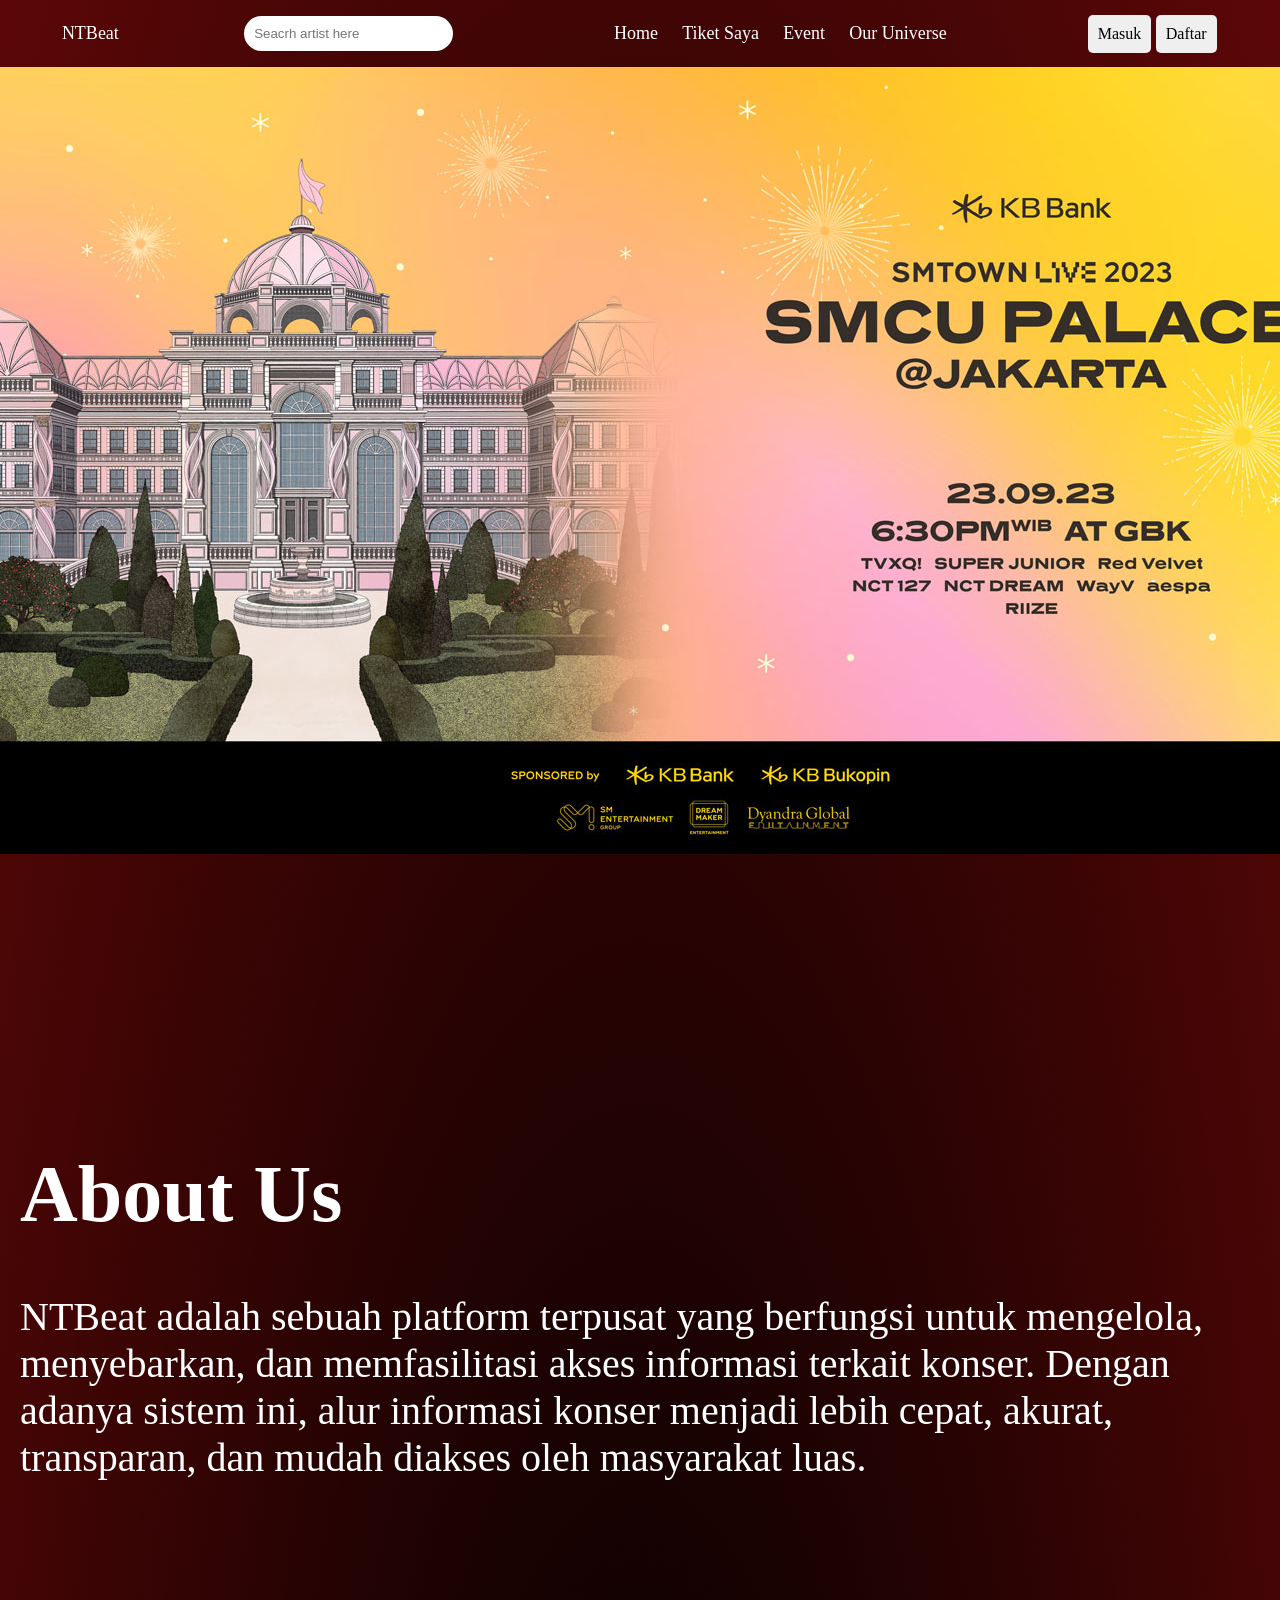
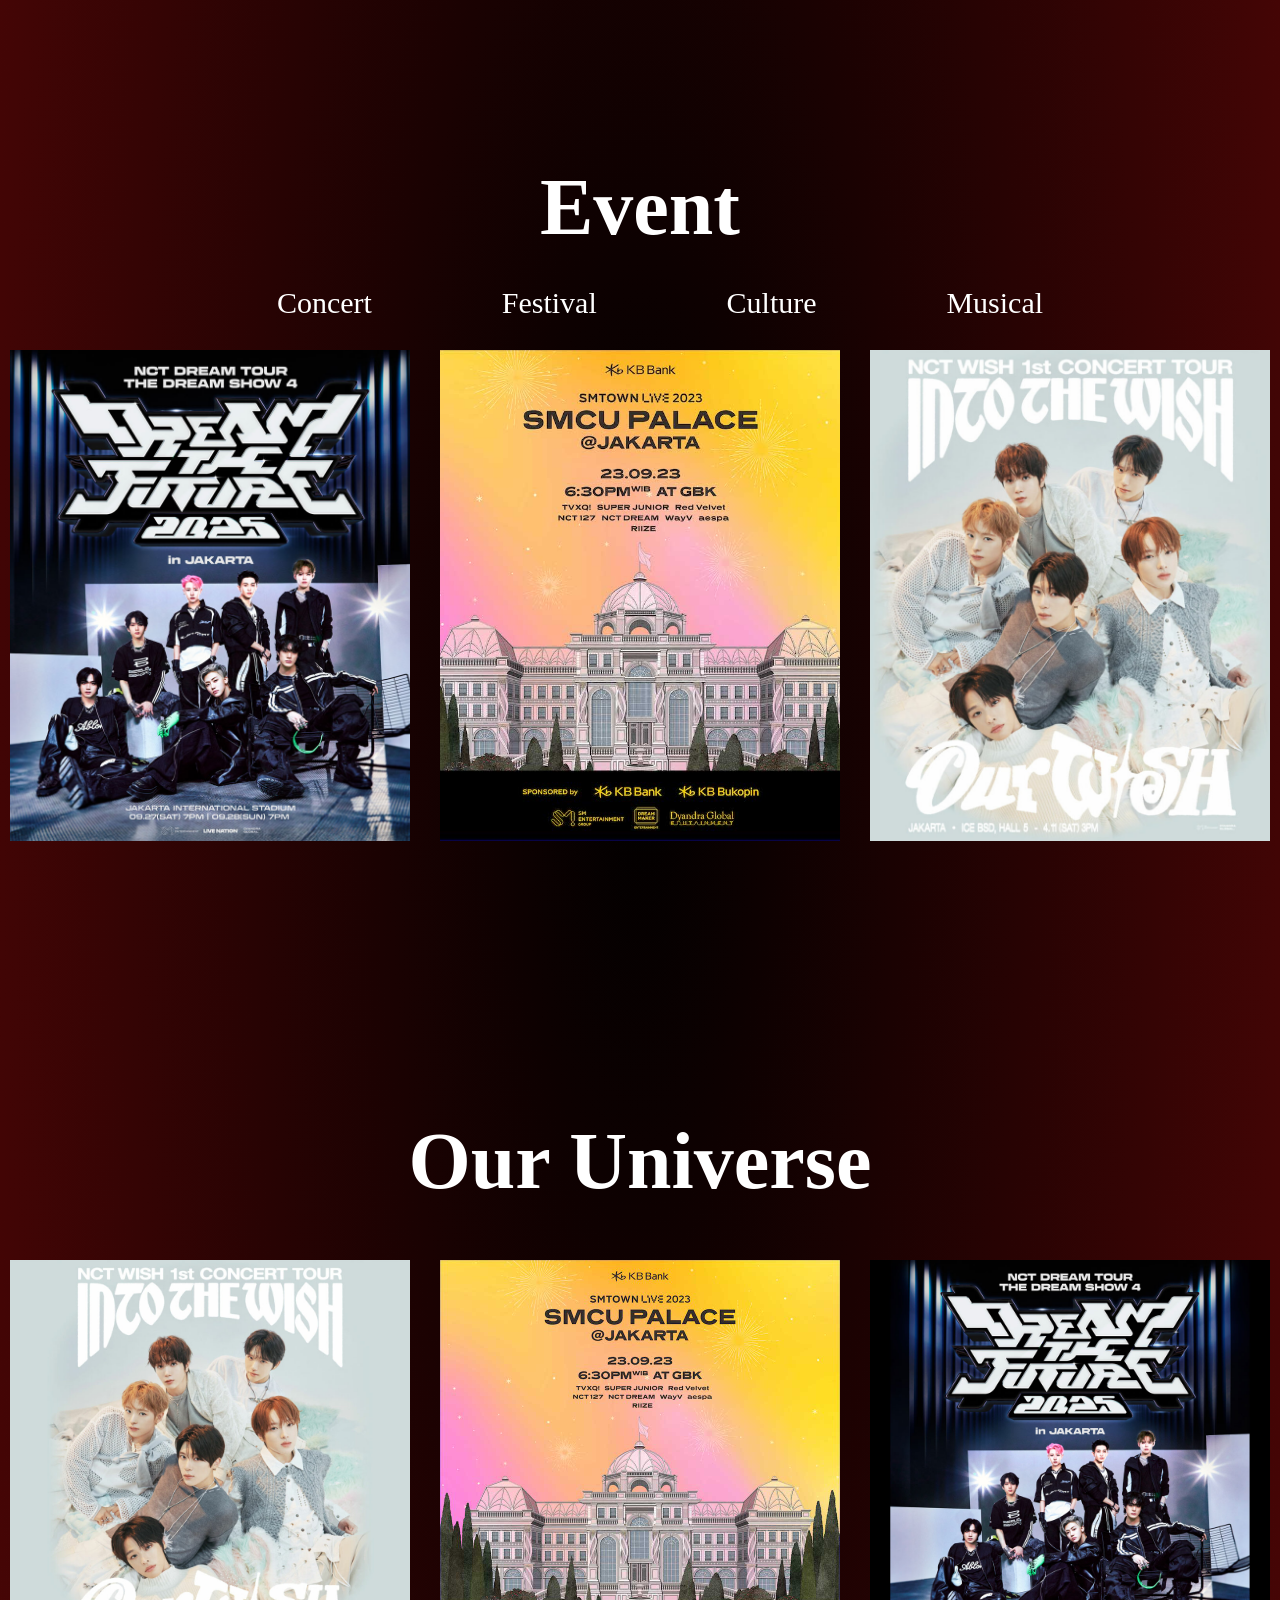
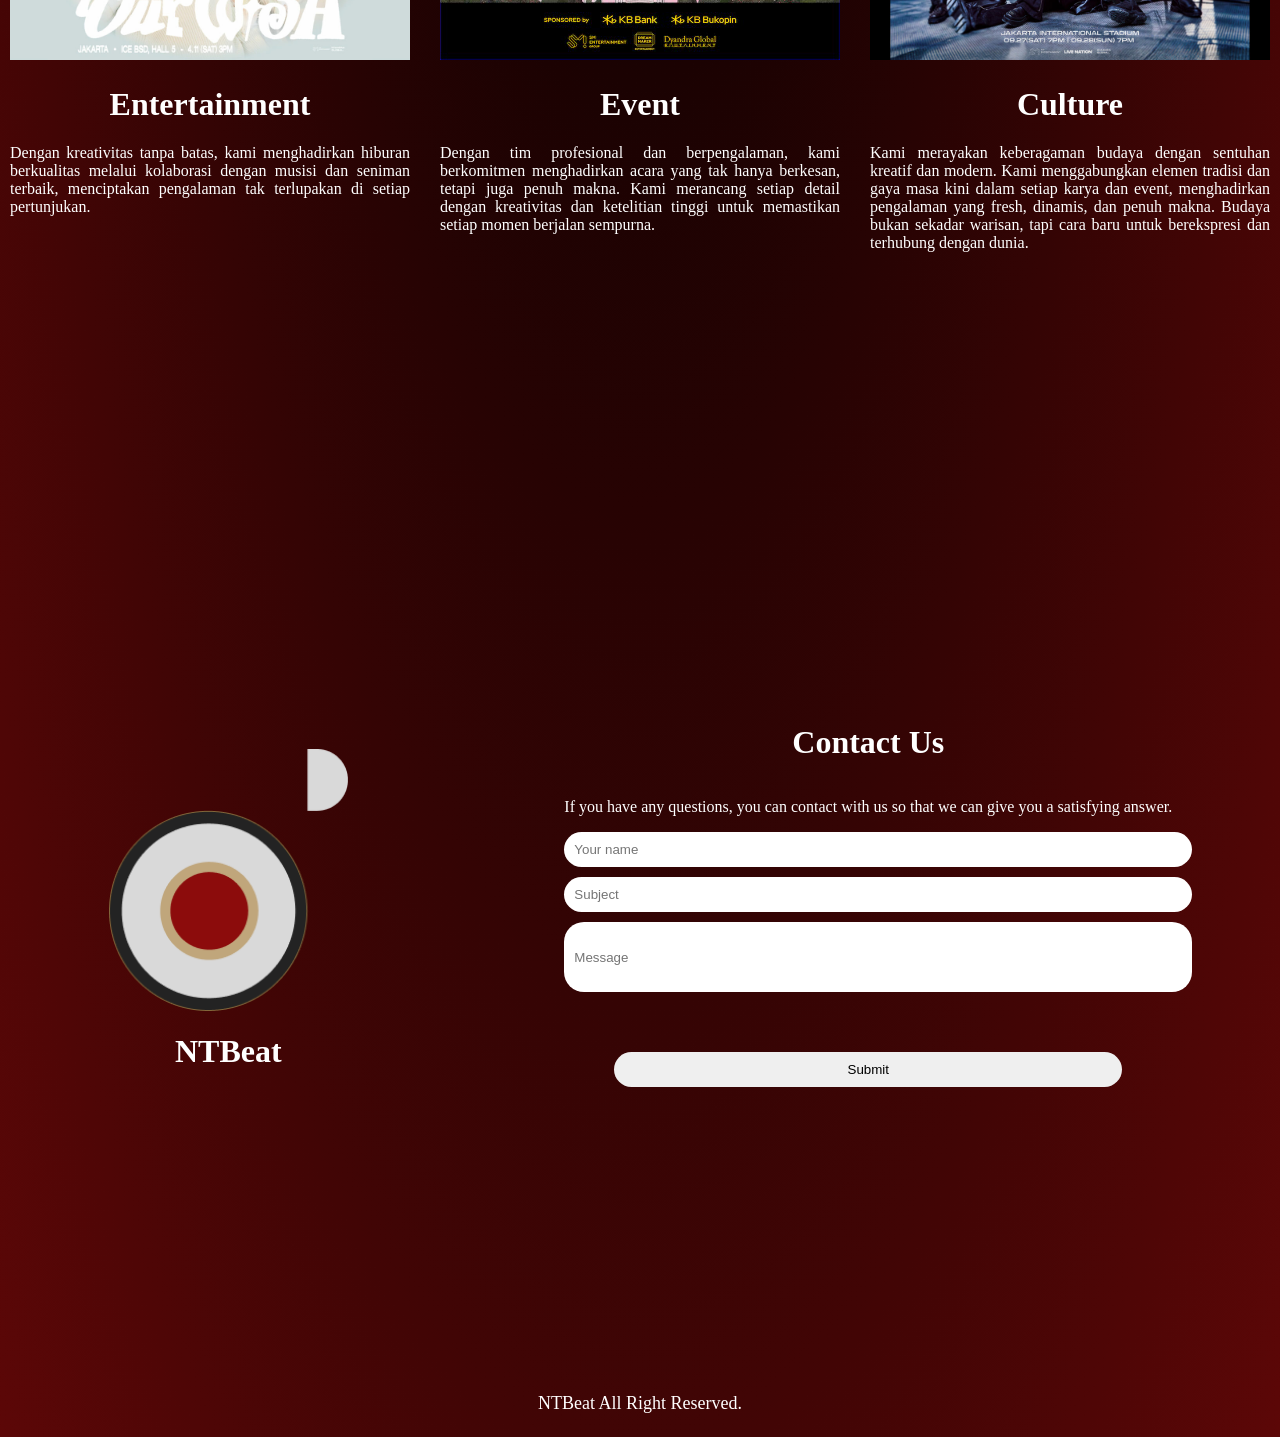
==== index.html @ 96612986 "landing page" ====
<!DOCTYPE html>
<html lang="en">
<head>
    <meta charset="UTF-8">
    <meta name="viewport" content="width=device-width, initial-scale=1.0">
    <title>NTBeat</title>
    <link rel="stylesheet" href="style.css">
</head>
<body>
    <!-- header -->
    <nav class="header">
        <div class="logo">NTBeat</div>
        <!-- search bar -->
        <div class="search">
            <input type="text" class="search-bar" placeholder="Seacrh artist here">
        </div>
        <ul class="shortcut">
            <li>Home</li>
            <li>Tiket Saya</li>
            <li>Event</li>
            <li>Our Universe</li>
        </ul>
        <div class="masuk">
            <button class="btn-masuk"> <a href="login.html">Masuk</a></button>
            <button class="btn-masuk"> <a href="signup.html">Daftar</a></button>
        </div>
    </nav>

    <!-- hero section -->
    <div>
        <img src="src/image/smcu-new.jpg" alt="">
    </div>

    <!-- abous us -->
    <div class="about-us">
        <div>
            <h1>About Us</h1>
            <p>NTBeat adalah sebuah platform terpusat yang berfungsi untuk mengelola, menyebarkan, dan memfasilitasi akses informasi terkait konser. Dengan adanya sistem ini, alur informasi konser menjadi lebih cepat, akurat, transparan, dan mudah diakses oleh masyarakat luas.</p>
        </div>
    </div>

    <!-- Event -->
    <div class="event">
        <div>
            <!-- nama event -->
             <div class="nama-event">
                 <h1>Event</h1>
             </div>
            <!-- kategori event -->
            <div class="list-event">
                <ul class="kategori-event">
                    <li>Concert</li>
                    <li>Festival</li>
                    <li>Culture</li>
                    <li>Musical</li>
                </ul>
            </div>
            <!-- Poster event -->
            <div class="poster">
                <div class="gambar-poster">
                    <img src="src/image/tds4.jpg" alt="">
                </div>
    
                <div class="gambar-poster">
                    <img src="src/image/smcu.jpg" alt="">
                </div>
    
                <div class="gambar-poster">
                    <img src="src/image/nct-wish.jpg" alt="">
                </div>
            </div>
        </div>
    </div>

    <br><br><br>
    <!-- our universe -->
    <div class="our-universe">
        <div class="title-our-universe">
            <h1>Our Universe</h1>
        </div>
        <!-- poster our universe -->
        <div class="universe-content">
            <div class="uni-list">
                <div>
                    <img src="src/image/nct-wish.jpg" alt="">
                </div>
                <div class="uni-text">
                    <h1>Entertainment</h1>
                    <p>Dengan kreativitas tanpa batas, kami menghadirkan hiburan berkualitas melalui kolaborasi dengan musisi dan seniman terbaik, menciptakan pengalaman tak terlupakan di setiap pertunjukan.</p>
                </div>
            </div>

            <div class="uni-list">
                <div>
                    <img src="src/image/smcu.jpg" alt="">
                </div>
                <div class="uni-text">
                    <h1>Event</h1>
                    <p>Dengan tim profesional dan berpengalaman, kami berkomitmen menghadirkan acara yang tak hanya berkesan, tetapi juga penuh makna. Kami merancang setiap detail dengan kreativitas dan ketelitian tinggi untuk memastikan setiap momen berjalan sempurna.</p>
                </div>
            </div>

            <div class="uni-list">
                <div>
                    <img src="src/image/tds4.jpg" alt="">
                </div>
                <div class="uni-text">
                    <h1>Culture</h1>
                    <p>Kami merayakan keberagaman budaya dengan sentuhan kreatif dan modern. Kami menggabungkan elemen tradisi dan gaya masa kini dalam setiap karya dan event, menghadirkan pengalaman yang fresh, dinamis, dan penuh makna. Budaya bukan sekadar warisan, tapi cara baru untuk berekspresi dan terhubung dengan dunia.</p>
                </div>
            </div>
        </div>
    </div>

    <br><br><br><br><br><br>

    <!-- contact us -->
    <div class="contact-us">
        <!-- bagian kiri -->
        <div class="contact-logo">
            <!-- logo ntbeat -->
            <div>
                <img src="src/image/logo.png" alt="">
            </div>
            <!-- tulisan ntbeat -->
            <div>
                <h1>NTBeat</h1>
            </div>
        </div>
        <!-- bagian kanan -->
        <div class="contact-message">
            <h1>Contact Us</h1>
            <p>If you have any questions, you can contact with us so that we can give you a satisfying answer.</p>
            <input type="text" class="message-box" placeholder="Your name">
            <input type="text" class="message-box" placeholder="Subject">
            <input type="text" class="message-box message-box2" placeholder="Message">
            <button class="btn-message">Submit</button>
        </div>
    </div>

    <!-- footer -->
    <nav class="footer">
        <!-- <ul class="shortcut">
            <li>NTBeat@gmail.com</li>
            <li>ntbeat.lombok</li>
        </ul> -->
        <p>NTBeat All Right Reserved.</p>
    </nav>
    
</body>
</html>
---- style.css ----
body {
    background: radial-gradient(black, rgb(92, 7, 7));
    margin: 0;
    padding: 0;
}

.header {
    display: flex;
    align-items: center;
    justify-content: space-around;
    margin: 5px;
    font-size: large;
    font-family: Georgia;
    font-weight: 500;
    color: white;
}

.shortcut {
    display: flex;
    width: 30%;
    align-items: center;
    list-style-type: none;
    justify-content: space-evenly;
    cursor: pointer;
}

.masuk {
    column-gap: 10px;
}

.btn-masuk a {
    text-decoration: none;
    color: black;
}

.masuk button {
    cursor: pointer;
    border-radius: 5px;
    padding: 10px;
    outline: none;
    border: none;
    font-size: medium;
    font-family: Georgia;
}

.logo {
    width: 20%;
    text-align: center;
    margin-left: -100px;
}

.about-us {
    display: flex;
    align-items: center;
    height: 100vh;
    font-size: 40px;
    color: white;
    padding-left: 20px;
}

.event {
    align-items: center;
    height: 100vh;
}

.nama-event {
    display: flex;
    justify-content: space-around;
    align-items: center;
    text-align: center;
    color: white;
    font-size: 40px;
    margin: -50px;
}

.kategori-event {
    display: flex;
    justify-content: space-around;
    list-style-type: none;
    color: white;
    width: 70%;
}

.list-event {
    align-items: center;
    display: flex;
    justify-content: space-around;
    font-size: 30px;
}

.poster {
    display: flex;
    justify-content: space-around;
    width: 100%;
    column-gap: 10px;
}

.gambar-poster {
    width: 400px;
    height: 491px;
}

.gambar-poster img {
    width: 100%;
    height: 100%;
    object-fit: cover;
}

.search {
    margin-left: -90px;
}

.search-bar {
    padding: 10px;
    border-radius: 20px;
    width: 100%;
    border-style: none;
    cursor: pointer;
}

.our-universe {
    height: 100vh;
}

.title-our-universe {
    color: white;
    display: flex;
    justify-content: space-around;
    align-items: center;
    text-align: center;
    font-size: 40px;
}

.universe-content {
    display: flex;
    justify-content: space-around;
    width: 100%;
    column-gap: 10px;
}

.uni-list {
    width: 400px;
    height: 491px;
}

.uni-list img {
    width: 100%;
    height: 100%;
    object-fit: cover;
}

.uni-text {
    color: white;
    text-align: justify;
}

.uni-text h1 {
    color: white;
    text-align: center;
}

.contact-us {
    height: 100vh;
    display: flex;
    justify-content: space-around;
    color: white;
    align-items: center;
}

.contact-logo {
    width: 241px;
    height: 258px;
    justify-content: center;
    align-items: center;
    display: flex;
    flex-direction: column;
    text-align: center;
}

.contact-logo img {
    width: 100%;
    height: 100%;
    object-fit: cover;
}

.contact-message {
    text-align: center;
    align-content: center;
    display: flex;
    flex-direction: column;
}

.message-box {
    padding: 10px;
    margin-bottom: 10px;
    border-radius: 20px;
    width: 100%;
    border-style: none;
    cursor: pointer;
}

.message-box2 {
    height: 50px;
    cursor: pointer;
}

.btn-message {
    padding: 10px;
    border-radius: 20px;
    margin: 50px;
    border-style: none;
    cursor: pointer;
}

.footer {
    display: flex;
    align-items: center;
    justify-content: space-around;
    margin: 5px;
    font-size: large;
    font-family: Georgia;
    font-weight: 500;
    color: white;
}

.login-in {
    display: flex;
    justify-content: space-around;
    align-items: center;
    padding: 100px;
    border-radius: 6px;
    column-gap: 50px;
}

.login-out {
    display: flex;
    height: 100vh;
    justify-content: space-around;
    align-items: center;
}

.login-right {
    color: white;
    align-items: center;
    flex-direction: column;
    text-align: center;
}

.login-box {
    padding: 10px;
    margin-bottom: 10px;
    border-radius: 20px;
    width: 100%;
    border-style: none;
    cursor: pointer;
}

.btn-login {
    padding: 10px;
    border-radius: 20px;
    border-style: none;
    cursor: pointer;
    width: 50%;
}

.login-nav {
    text-align: center;
}

.login-greet {
    text-align: center;
}

.login-left {
    text-align: center;
    color: white;
}

.login-right button {
    align-items: center;
}
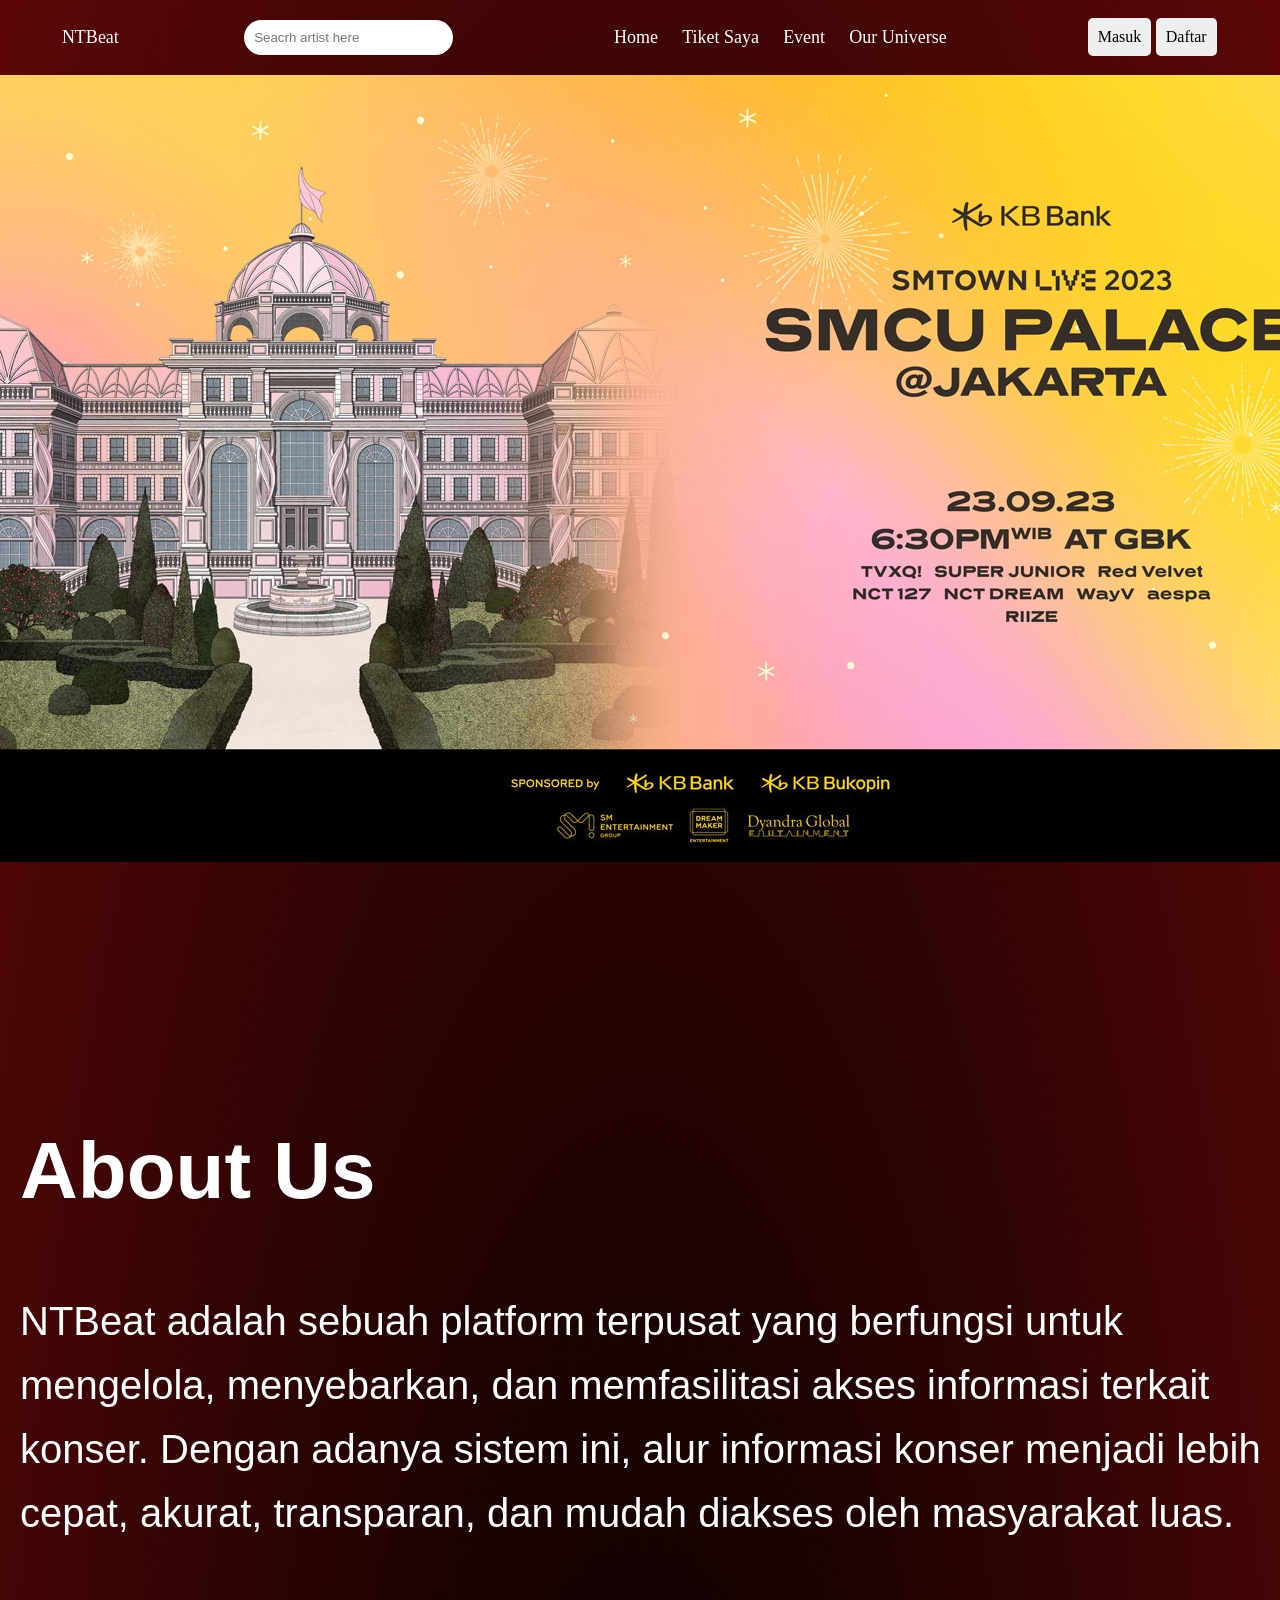
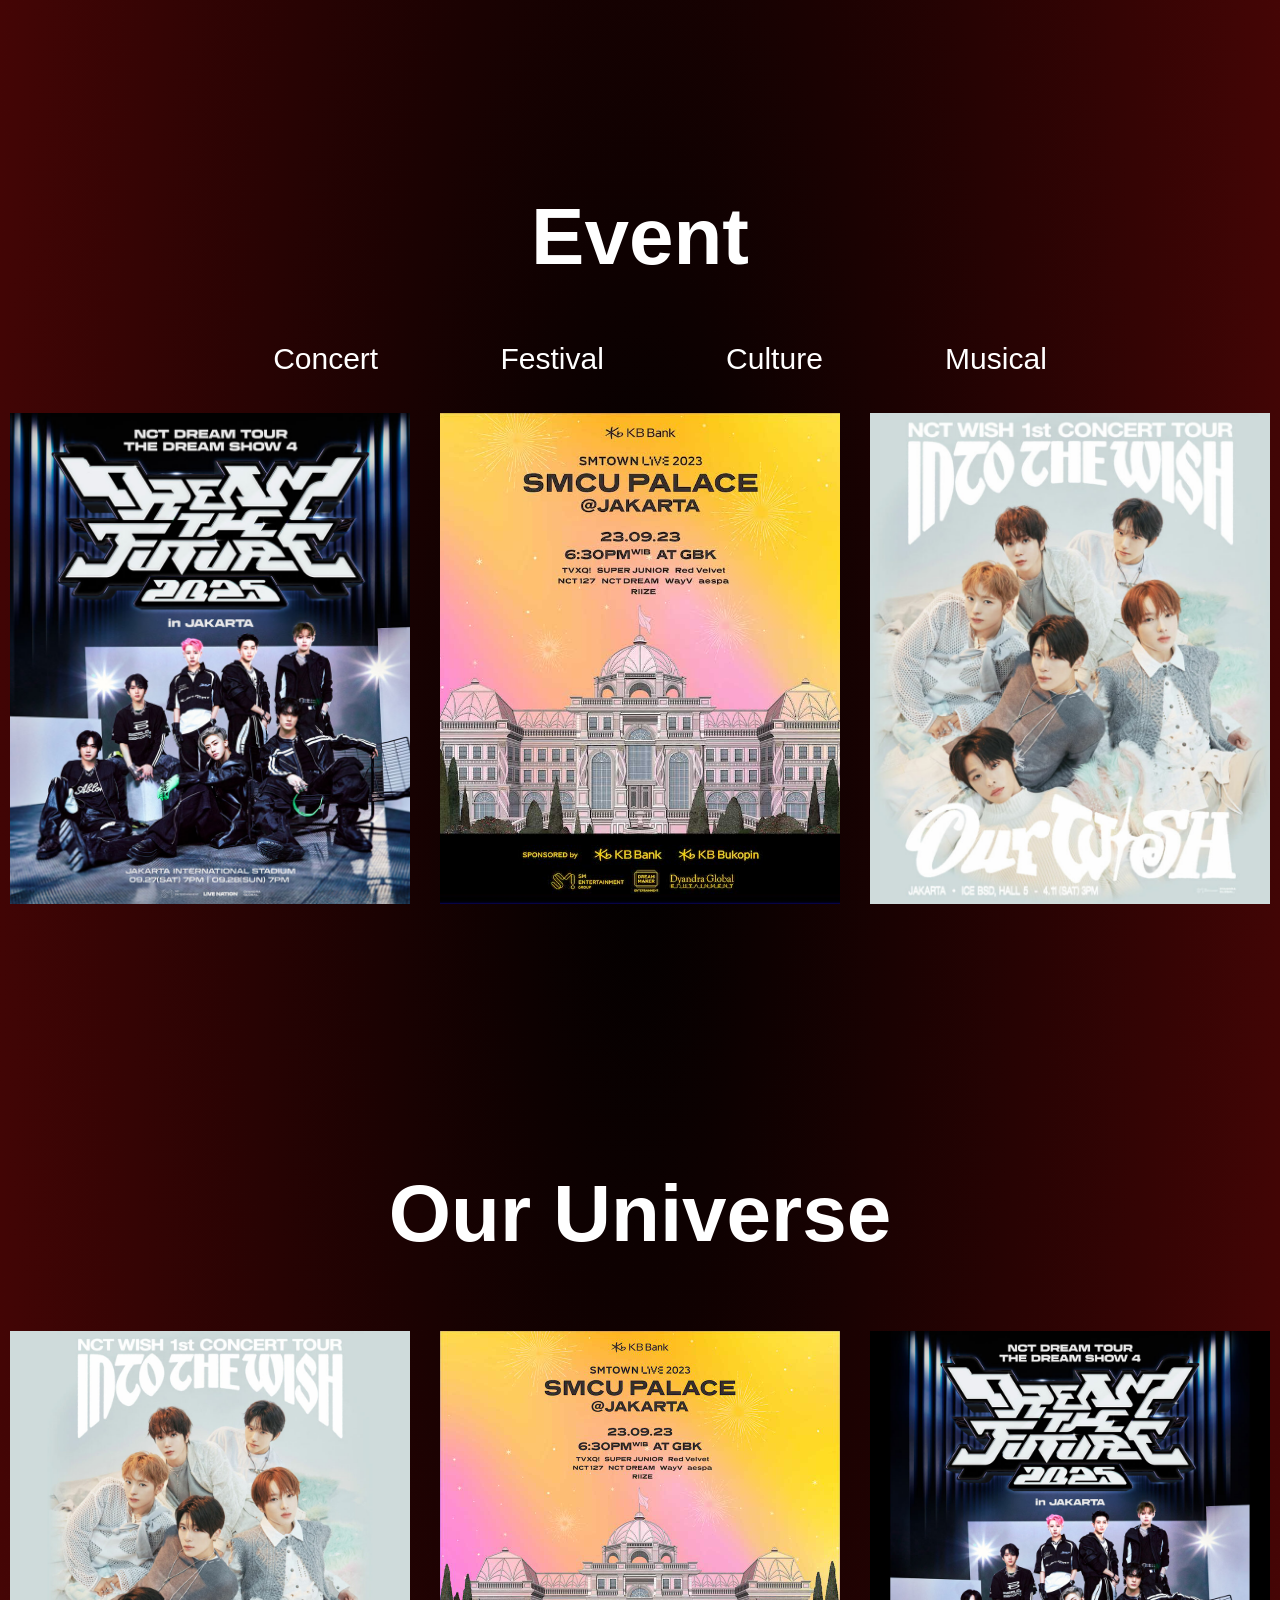
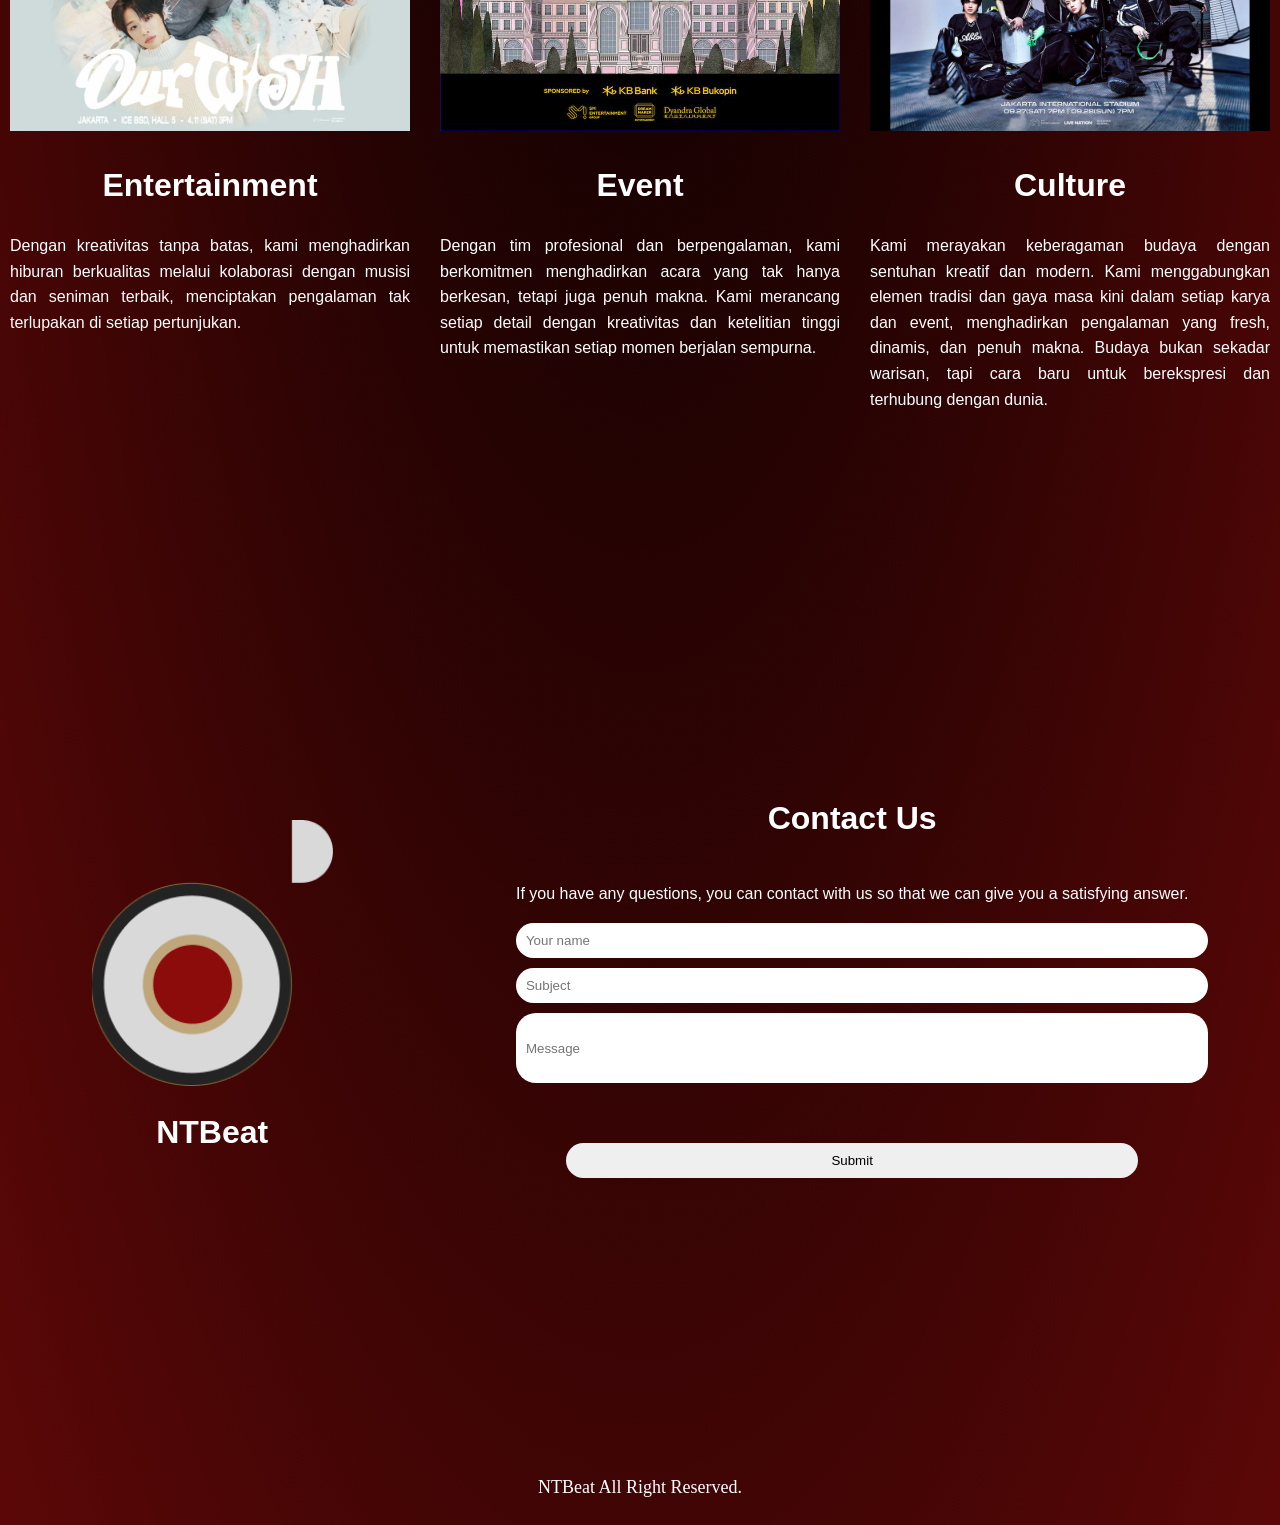
==== commit bd816854: "halaman web" ====
--- a/index.html
+++ b/index.html
@@ -4,7 +4,7 @@
     <meta charset="UTF-8">
     <meta name="viewport" content="width=device-width, initial-scale=1.0">
     <title>NTBeat</title>
-    <link rel="stylesheet" href="style.css">
+    <link rel="stylesheet" href="src/style/style.css">
 </head>
 <body>
     <!-- header -->
--- a/src/style/style.css
+++ b/src/style/style.css
@@ -0,0 +1,283 @@
+body {
+    background: radial-gradient(black, rgb(92, 7, 7));
+    margin: 0;
+    padding: 0;
+    font-family: 'Segoe UI', Tahoma, Geneva, Verdana, sans-serif;
+    line-height: 1.6;
+}
+
+.header {
+    display: flex;
+    align-items: center;
+    justify-content: space-around;
+    margin: 5px;
+    font-size: large;
+    font-family: Georgia;
+    font-weight: 500;
+    color: white;
+}
+
+.shortcut {
+    display: flex;
+    width: 30%;
+    align-items: center;
+    list-style-type: none;
+    justify-content: space-evenly;
+    cursor: pointer;
+}
+
+.masuk {
+    column-gap: 10px;
+}
+
+.btn-masuk a {
+    text-decoration: none;
+    color: black;
+}
+
+.masuk button {
+    cursor: pointer;
+    border-radius: 5px;
+    padding: 10px;
+    outline: none;
+    border: none;
+    font-size: medium;
+    font-family: Georgia;
+}
+
+.logo {
+    width: 20%;
+    text-align: center;
+    margin-left: -100px;
+}
+
+.about-us {
+    display: flex;
+    align-items: center;
+    height: 100vh;
+    font-size: 40px;
+    color: white;
+    padding-left: 20px;
+}
+
+.event {
+    align-items: center;
+    height: 100vh;
+}
+
+.nama-event {
+    display: flex;
+    justify-content: space-around;
+    align-items: center;
+    text-align: center;
+    color: white;
+    font-size: 40px;
+    margin: -50px;
+}
+
+.kategori-event {
+    display: flex;
+    justify-content: space-around;
+    list-style-type: none;
+    color: white;
+    width: 70%;
+}
+
+.list-event {
+    align-items: center;
+    display: flex;
+    justify-content: space-around;
+    font-size: 30px;
+}
+
+.poster {
+    display: flex;
+    justify-content: space-around;
+    width: 100%;
+    column-gap: 10px;
+}
+
+.gambar-poster {
+    width: 400px;
+    height: 491px;
+}
+
+.gambar-poster img {
+    width: 100%;
+    height: 100%;
+    object-fit: cover;
+}
+
+.search {
+    margin-left: -90px;
+}
+
+.search-bar {
+    padding: 10px;
+    border-radius: 20px;
+    width: 100%;
+    border-style: none;
+    cursor: pointer;
+}
+
+.our-universe {
+    height: 100vh;
+}
+
+.title-our-universe {
+    color: white;
+    display: flex;
+    justify-content: space-around;
+    align-items: center;
+    text-align: center;
+    font-size: 40px;
+}
+
+.universe-content {
+    display: flex;
+    justify-content: space-around;
+    width: 100%;
+    column-gap: 10px;
+}
+
+.uni-list {
+    width: 400px;
+    height: 491px;
+}
+
+.uni-list img {
+    width: 100%;
+    height: 100%;
+    object-fit: cover;
+}
+
+.uni-text {
+    color: white;
+    text-align: justify;
+}
+
+.uni-text h1 {
+    color: white;
+    text-align: center;
+}
+
+.contact-us {
+    height: 100vh;
+    display: flex;
+    justify-content: space-around;
+    color: white;
+    align-items: center;
+}
+
+.contact-logo {
+    width: 241px;
+    height: 258px;
+    justify-content: center;
+    align-items: center;
+    display: flex;
+    flex-direction: column;
+    text-align: center;
+}
+
+.contact-logo img {
+    width: 100%;
+    height: 100%;
+    object-fit: cover;
+}
+
+.contact-message {
+    text-align: center;
+    align-content: center;
+    display: flex;
+    flex-direction: column;
+}
+
+.message-box {
+    padding: 10px;
+    margin-bottom: 10px;
+    border-radius: 20px;
+    width: 100%;
+    border-style: none;
+    cursor: pointer;
+}
+
+.message-box2 {
+    height: 50px;
+    cursor: pointer;
+}
+
+.btn-message {
+    padding: 10px;
+    border-radius: 20px;
+    margin: 50px;
+    border-style: none;
+    cursor: pointer;
+}
+
+.footer {
+    display: flex;
+    align-items: center;
+    justify-content: space-around;
+    margin: 5px;
+    font-size: large;
+    font-family: Georgia;
+    font-weight: 500;
+    color: white;
+}
+
+.login-in {
+    display: flex;
+    justify-content: space-around;
+    align-items: center;
+    padding: 100px;
+    border-radius: 6px;
+    column-gap: 50px;
+}
+
+.login-out {
+    display: flex;
+    height: 100vh;
+    justify-content: space-around;
+    align-items: center;
+}
+
+.login-right {
+    color: white;
+    align-items: center;
+    flex-direction: column;
+    text-align: center;
+}
+
+.login-box {
+    padding: 10px;
+    margin-bottom: 10px;
+    border-radius: 20px;
+    width: 100%;
+    border-style: none;
+    cursor: pointer;
+}
+
+.btn-login {
+    padding: 10px;
+    border-radius: 20px;
+    border-style: none;
+    cursor: pointer;
+    width: 50%;
+}
+
+.login-nav {
+    text-align: center;
+}
+
+.login-greet {
+    text-align: center;
+}
+
+.login-left {
+    text-align: center;
+    color: white;
+}
+
+.login-right button {
+    align-items: center;
+}
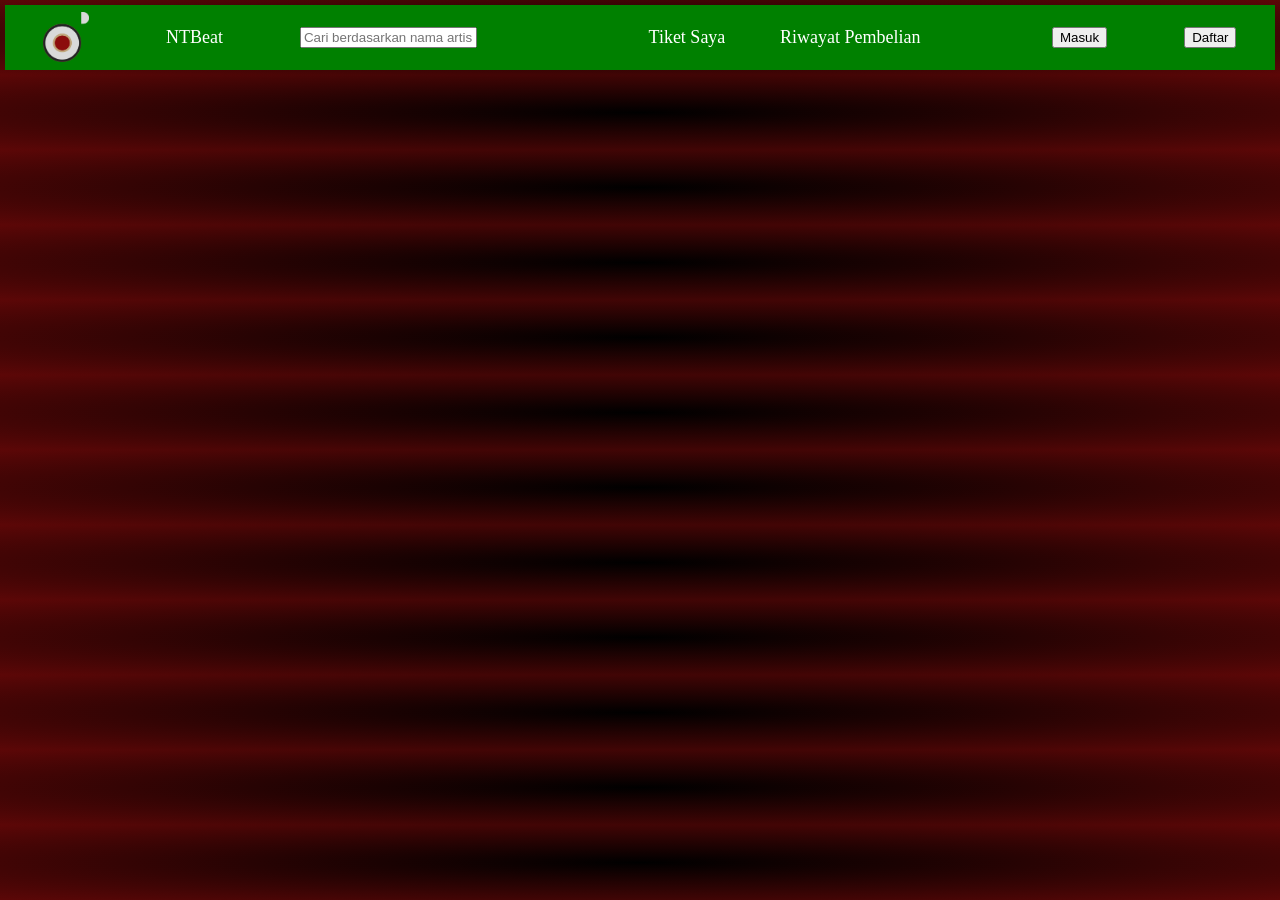
==== commit 5e37fe56: "index" ====
--- a/index.html
+++ b/index.html
@@ -4,148 +4,22 @@
     <meta charset="UTF-8">
     <meta name="viewport" content="width=device-width, initial-scale=1.0">
     <title>NTBeat</title>
-    <link rel="stylesheet" href="src/style/style.css">
+    <link rel="stylesheet" href="assets/style/style.css">
 </head>
 <body>
-    <!-- header -->
     <nav class="header">
-        <div class="logo">NTBeat</div>
-        <!-- search bar -->
-        <div class="search">
-            <input type="text" class="search-bar" placeholder="Seacrh artist here">
-        </div>
+        <img src="assets/img/logo.png" alt="">
+        <label for="">NTBeat</label>
+
+        <input type="text" placeholder="Cari berdasarkan nama artis">
+
         <ul class="shortcut">
-            <li>Home</li>
             <li>Tiket Saya</li>
-            <li>Event</li>
-            <li>Our Universe</li>
+            <li>Riwayat Pembelian</li>
         </ul>
-        <div class="masuk">
-            <button class="btn-masuk"> <a href="login.html">Masuk</a></button>
-            <button class="btn-masuk"> <a href="signup.html">Daftar</a></button>
-        </div>
+
+        <button>Masuk</button>
+        <button>Daftar</button>
     </nav>
-
-    <!-- hero section -->
-    <div>
-        <img src="src/image/smcu-new.jpg" alt="">
-    </div>
-
-    <!-- abous us -->
-    <div class="about-us">
-        <div>
-            <h1>About Us</h1>
-            <p>NTBeat adalah sebuah platform terpusat yang berfungsi untuk mengelola, menyebarkan, dan memfasilitasi akses informasi terkait konser. Dengan adanya sistem ini, alur informasi konser menjadi lebih cepat, akurat, transparan, dan mudah diakses oleh masyarakat luas.</p>
-        </div>
-    </div>
-
-    <!-- Event -->
-    <div class="event">
-        <div>
-            <!-- nama event -->
-             <div class="nama-event">
-                 <h1>Event</h1>
-             </div>
-            <!-- kategori event -->
-            <div class="list-event">
-                <ul class="kategori-event">
-                    <li>Concert</li>
-                    <li>Festival</li>
-                    <li>Culture</li>
-                    <li>Musical</li>
-                </ul>
-            </div>
-            <!-- Poster event -->
-            <div class="poster">
-                <div class="gambar-poster">
-                    <img src="src/image/tds4.jpg" alt="">
-                </div>
-    
-                <div class="gambar-poster">
-                    <img src="src/image/smcu.jpg" alt="">
-                </div>
-    
-                <div class="gambar-poster">
-                    <img src="src/image/nct-wish.jpg" alt="">
-                </div>
-            </div>
-        </div>
-    </div>
-
-    <br><br><br>
-    <!-- our universe -->
-    <div class="our-universe">
-        <div class="title-our-universe">
-            <h1>Our Universe</h1>
-        </div>
-        <!-- poster our universe -->
-        <div class="universe-content">
-            <div class="uni-list">
-                <div>
-                    <img src="src/image/nct-wish.jpg" alt="">
-                </div>
-                <div class="uni-text">
-                    <h1>Entertainment</h1>
-                    <p>Dengan kreativitas tanpa batas, kami menghadirkan hiburan berkualitas melalui kolaborasi dengan musisi dan seniman terbaik, menciptakan pengalaman tak terlupakan di setiap pertunjukan.</p>
-                </div>
-            </div>
-
-            <div class="uni-list">
-                <div>
-                    <img src="src/image/smcu.jpg" alt="">
-                </div>
-                <div class="uni-text">
-                    <h1>Event</h1>
-                    <p>Dengan tim profesional dan berpengalaman, kami berkomitmen menghadirkan acara yang tak hanya berkesan, tetapi juga penuh makna. Kami merancang setiap detail dengan kreativitas dan ketelitian tinggi untuk memastikan setiap momen berjalan sempurna.</p>
-                </div>
-            </div>
-
-            <div class="uni-list">
-                <div>
-                    <img src="src/image/tds4.jpg" alt="">
-                </div>
-                <div class="uni-text">
-                    <h1>Culture</h1>
-                    <p>Kami merayakan keberagaman budaya dengan sentuhan kreatif dan modern. Kami menggabungkan elemen tradisi dan gaya masa kini dalam setiap karya dan event, menghadirkan pengalaman yang fresh, dinamis, dan penuh makna. Budaya bukan sekadar warisan, tapi cara baru untuk berekspresi dan terhubung dengan dunia.</p>
-                </div>
-            </div>
-        </div>
-    </div>
-
-    <br><br><br><br><br><br>
-
-    <!-- contact us -->
-    <div class="contact-us">
-        <!-- bagian kiri -->
-        <div class="contact-logo">
-            <!-- logo ntbeat -->
-            <div>
-                <img src="src/image/logo.png" alt="">
-            </div>
-            <!-- tulisan ntbeat -->
-            <div>
-                <h1>NTBeat</h1>
-            </div>
-        </div>
-        <!-- bagian kanan -->
-        <div class="contact-message">
-            <h1>Contact Us</h1>
-            <p>If you have any questions, you can contact with us so that we can give you a satisfying answer.</p>
-            <input type="text" class="message-box" placeholder="Your name">
-            <input type="text" class="message-box" placeholder="Subject">
-            <input type="text" class="message-box message-box2" placeholder="Message">
-            <button class="btn-message">Submit</button>
-        </div>
-    </div>
-
-    <!-- footer -->
-    <nav class="footer">
-        <!-- <ul class="shortcut">
-            <li>NTBeat@gmail.com</li>
-            <li>ntbeat.lombok</li>
-        </ul> -->
-        <p>NTBeat All Right Reserved.</p>
-    </nav>
-    
 </body>
 </html>
--- a/assets/style/style.css
+++ b/assets/style/style.css
@@ -0,0 +1,288 @@
+body {
+    background: radial-gradient(black, rgb(92, 7, 7));
+    margin: 0;
+    padding: 0;
+    font-family: 'Segoe UI', Tahoma, Geneva, Verdana, sans-serif;
+    line-height: 1.6;
+}
+
+.header {
+    display: flex;
+    align-items: center;
+    justify-content: space-around;
+    margin: 5px;
+    font-size: large;
+    font-family: Georgia;
+    font-weight: 500;
+    color: white;
+    background-color: green;
+}
+
+.header img {
+    height: 50px;
+}
+
+.shortcut {
+    display: flex;
+    width: 30%;
+    align-items: center;
+    list-style-type: none;
+    justify-content: space-evenly;
+    cursor: pointer;
+}
+
+.masuk {
+    column-gap: 10px;
+}
+
+.btn-masuk a {
+    text-decoration: none;
+    color: black;
+}
+
+.masuk button {
+    cursor: pointer;
+    border-radius: 5px;
+    padding: 10px;
+    outline: none;
+    border: none;
+    font-size: medium;
+    font-family: Georgia;
+}
+
+.logo {
+    width: 20%;
+    text-align: center;
+    margin-left: -100px;
+}
+
+.about-us {
+    display: flex;
+    align-items: center;
+    height: 100vh;
+    font-size: 40px;
+    color: white;
+    padding-left: 20px;
+}
+
+.event {
+    align-items: center;
+    height: 100vh;
+}
+
+.nama-event {
+    display: flex;
+    justify-content: space-around;
+    align-items: center;
+    text-align: center;
+    color: white;
+    font-size: 40px;
+    margin: -50px;
+}
+
+.kategori-event {
+    display: flex;
+    justify-content: space-around;
+    list-style-type: none;
+    color: white;
+    width: 70%;
+}
+
+.list-event {
+    align-items: center;
+    display: flex;
+    justify-content: space-around;
+    font-size: 30px;
+}
+
+.poster {
+    display: flex;
+    justify-content: space-around;
+    width: 100%;
+    column-gap: 10px;
+}
+
+.gambar-poster {
+    width: 400px;
+    height: 491px;
+}
+
+.gambar-poster img {
+    width: 100%;
+    height: 100%;
+    object-fit: cover;
+}
+
+.search {
+    margin-left: -90px;
+}
+
+.search-bar {
+    padding: 10px;
+    border-radius: 20px;
+    width: 100%;
+    border-style: none;
+    cursor: pointer;
+}
+
+.our-universe {
+    height: 100vh;
+}
+
+.title-our-universe {
+    color: white;
+    display: flex;
+    justify-content: space-around;
+    align-items: center;
+    text-align: center;
+    font-size: 40px;
+}
+
+.universe-content {
+    display: flex;
+    justify-content: space-around;
+    width: 100%;
+    column-gap: 10px;
+}
+
+.uni-list {
+    width: 400px;
+    height: 491px;
+}
+
+.uni-list img {
+    width: 100%;
+    height: 100%;
+    object-fit: cover;
+}
+
+.uni-text {
+    color: white;
+    text-align: justify;
+}
+
+.uni-text h1 {
+    color: white;
+    text-align: center;
+}
+
+.contact-us {
+    height: 100vh;
+    display: flex;
+    justify-content: space-around;
+    color: white;
+    align-items: center;
+}
+
+.contact-logo {
+    width: 241px;
+    height: 258px;
+    justify-content: center;
+    align-items: center;
+    display: flex;
+    flex-direction: column;
+    text-align: center;
+}
+
+.contact-logo img {
+    width: 100%;
+    height: 100%;
+    object-fit: cover;
+}
+
+.contact-message {
+    text-align: center;
+    align-content: center;
+    display: flex;
+    flex-direction: column;
+}
+
+.message-box {
+    padding: 10px;
+    margin-bottom: 10px;
+    border-radius: 20px;
+    width: 100%;
+    border-style: none;
+    cursor: pointer;
+}
+
+.message-box2 {
+    height: 50px;
+    cursor: pointer;
+}
+
+.btn-message {
+    padding: 10px;
+    border-radius: 20px;
+    margin: 50px;
+    border-style: none;
+    cursor: pointer;
+}
+
+.footer {
+    display: flex;
+    align-items: center;
+    justify-content: space-around;
+    margin: 5px;
+    font-size: large;
+    font-family: Georgia;
+    font-weight: 500;
+    color: white;
+}
+
+.login-in {
+    display: flex;
+    justify-content: space-around;
+    align-items: center;
+    padding: 100px;
+    border-radius: 6px;
+    column-gap: 50px;
+}
+
+.login-out {
+    display: flex;
+    height: 100vh;
+    justify-content: space-around;
+    align-items: center;
+}
+
+.login-right {
+    color: white;
+    align-items: center;
+    flex-direction: column;
+    text-align: center;
+}
+
+.login-box {
+    padding: 10px;
+    margin-bottom: 10px;
+    border-radius: 20px;
+    width: 100%;
+    border-style: none;
+    cursor: pointer;
+}
+
+.btn-login {
+    padding: 10px;
+    border-radius: 20px;
+    border-style: none;
+    cursor: pointer;
+    width: 50%;
+}
+
+.login-nav {
+    text-align: center;
+}
+
+.login-greet {
+    text-align: center;
+}
+
+.login-left {
+    text-align: center;
+    color: white;
+}
+
+.login-right button {
+    align-items: center;
+}
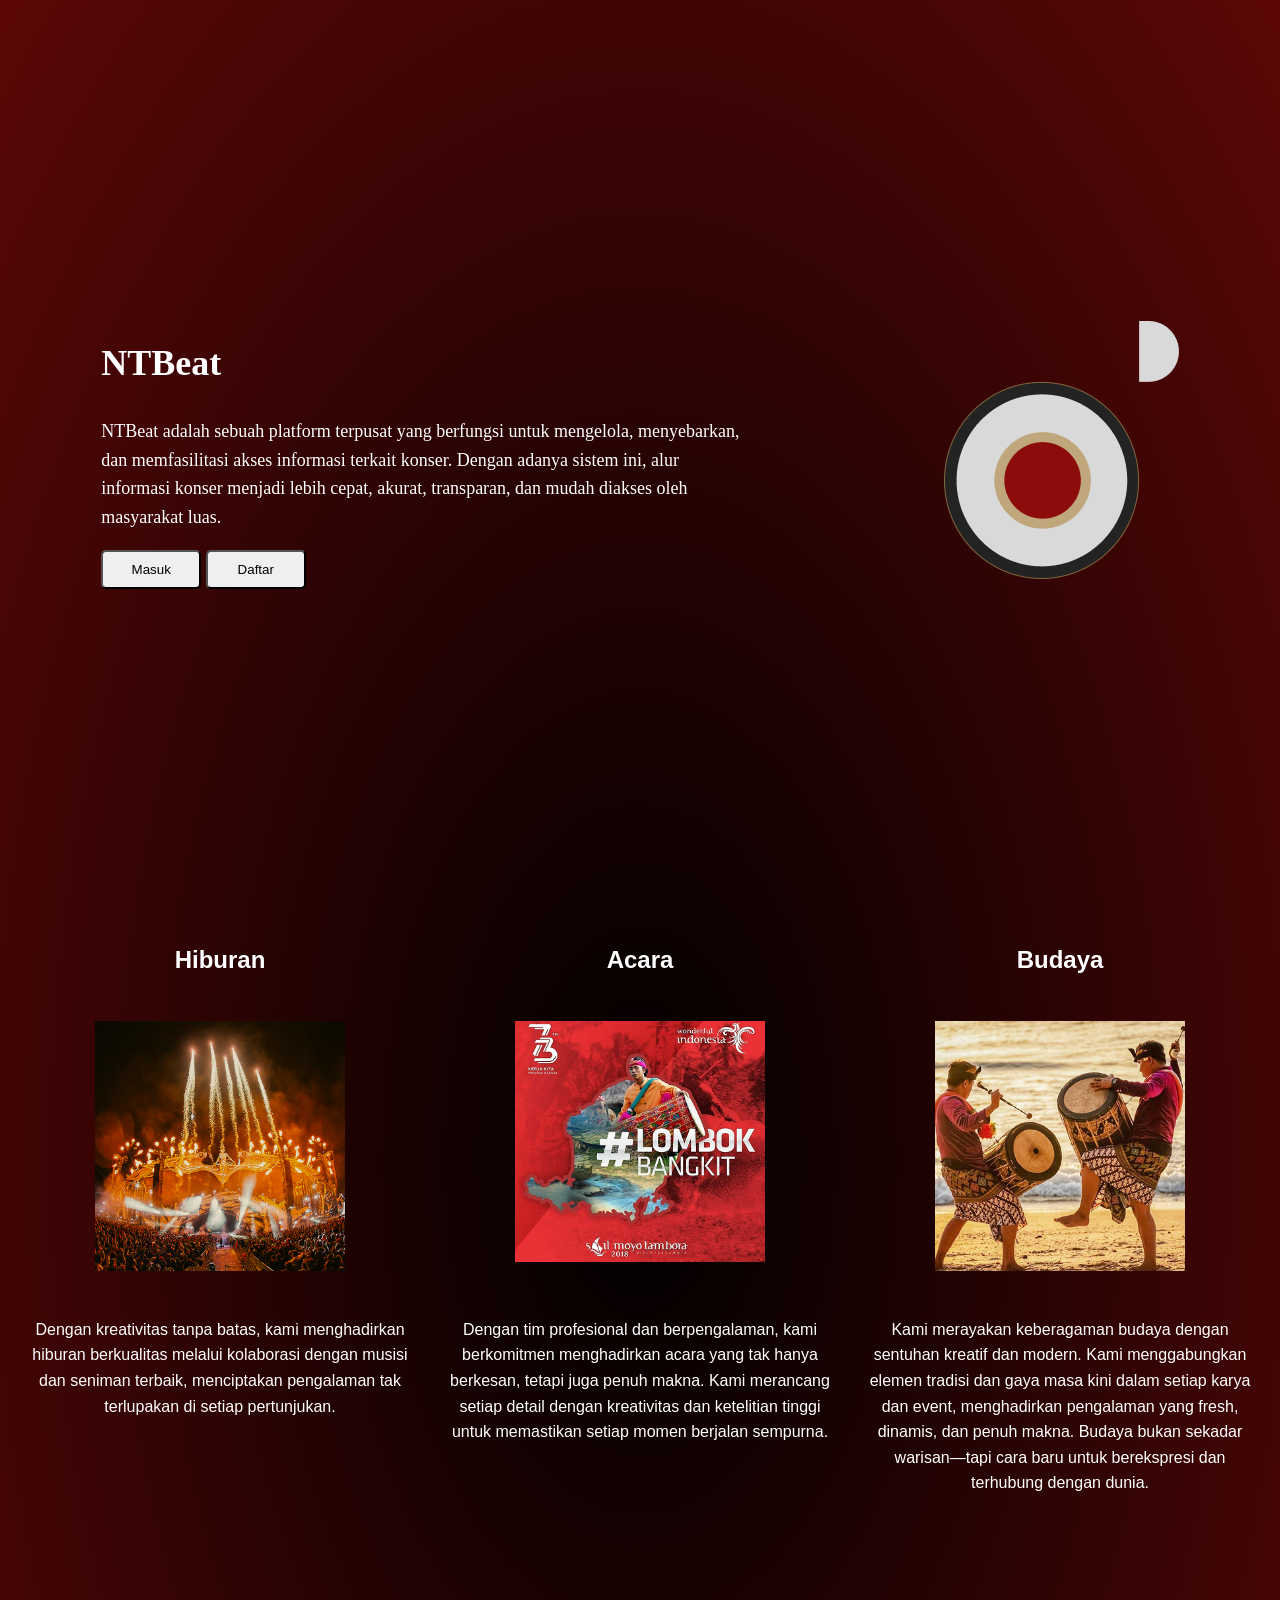
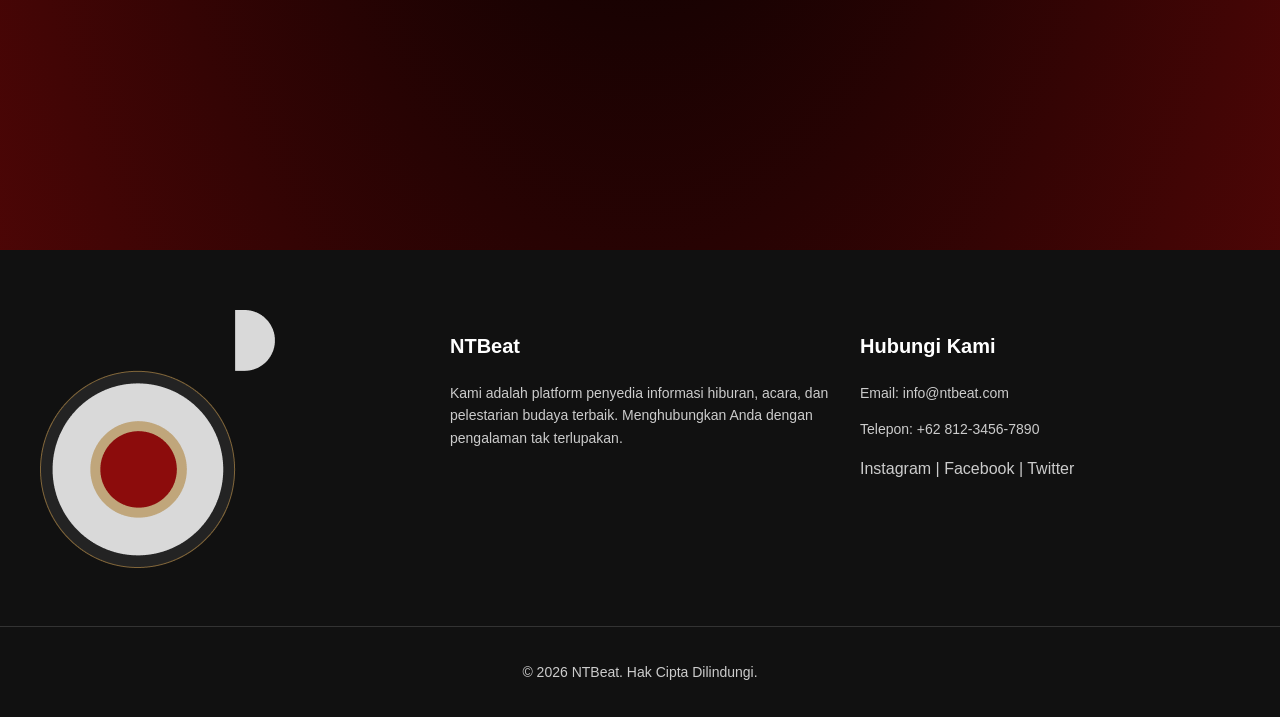
==== commit b9e1aad1: "landing page" ====
--- a/index.html
+++ b/index.html
@@ -7,19 +7,83 @@
     <link rel="stylesheet" href="assets/style/style.css">
 </head>
 <body>
-    <nav class="header">
-        <img src="assets/img/logo.png" alt="">
-        <label for="">NTBeat</label>
+    <header class="header">
+        <!-- bagian kiri -->
+        <div class="header-kiri">
+            <h1>NTBeat</h1>
+            <p>NTBeat adalah sebuah platform terpusat yang berfungsi untuk mengelola, menyebarkan, dan memfasilitasi akses informasi terkait konser. Dengan adanya sistem ini, alur informasi konser menjadi lebih cepat, akurat, transparan, dan mudah diakses oleh masyarakat luas.</p>
+            <button class="btn btn-masuk">Masuk</button>
+            <button class="btn btn-daftar">Daftar</button>
+        </div>
+        <!-- bagian kanan -->
+        <div class="header-kanan">
+            <img src="assets/img/logo.png" alt="">
+        </div>
+    </header>
 
-        <input type="text" placeholder="Cari berdasarkan nama artis">
+    <main class="main">
+        <table class="tabel-acara">
+            <thead>
+                <tr>
+                    <th class="t-head"><h2>Hiburan</h2></th>
+                    <th class="t-head"><h2>Acara</h2></th>
+                    <th class="t-head"><h2>Budaya</h2></th>
+                </tr>
+            </thead>
 
-        <ul class="shortcut">
-            <li>Tiket Saya</li>
-            <li>Riwayat Pembelian</li>
-        </ul>
+            <tbody>
+                <tr>
+                    <td class="t-data"><img src="assets/img/hiburan.png" alt="" class="img-acara"></td>
+                    <td class="t-data"><img src="assets/img/acara.png" alt="" class="img-acara"></td>
+                    <td class="t-data"><img src="assets/img/budaya.png" alt="" class="img-acara"></td>
+                </tr>
+                <tr>
+                    <td class="t-data">
+                        <p>
+                            Dengan kreativitas tanpa batas, kami menghadirkan hiburan berkualitas melalui kolaborasi dengan musisi dan seniman terbaik, menciptakan pengalaman tak terlupakan di setiap pertunjukan.
+                        </p>
+                    </td>
+                    <td class="t-data">
+                        <p>
+                            Dengan tim profesional dan berpengalaman, kami berkomitmen menghadirkan acara yang tak hanya berkesan, tetapi juga penuh makna. Kami merancang setiap detail dengan kreativitas dan ketelitian tinggi untuk memastikan setiap momen berjalan sempurna.
+                        </p>
+                    </td>
+                    <td class="t-data">
+                        <p>
+                            Kami merayakan keberagaman budaya dengan sentuhan kreatif dan modern. Kami menggabungkan elemen tradisi dan gaya masa kini dalam setiap karya dan event, menghadirkan pengalaman yang fresh, dinamis, dan penuh makna. Budaya bukan sekadar warisan—tapi cara baru untuk berekspresi dan terhubung dengan dunia.
+                        </p>
+                    </td>
+                </tr>
+            </tbody>
+        </table>
+    </main>
 
-        <button>Masuk</button>
-        <button>Daftar</button>
-    </nav>
+    <footer class="footer-website">
+        <div class="footer-container">
+            <div class="footer-kolom">
+                <img src="assets/img/logo.png" alt="">
+            </div>
+            
+            <div class="footer-kolom">
+                <h3>NTBeat</h3>
+                <p>Kami adalah platform penyedia informasi hiburan, acara, dan pelestarian budaya terbaik. Menghubungkan Anda dengan pengalaman tak terlupakan.</p>
+            </div>
+
+            <div class="footer-kolom">
+                <h3>Hubungi Kami</h3>
+                <p>Email: info@ntbeat.com</p>
+                <p>Telepon: +62 812-3456-7890</p>
+                <div class="footer-sosmed">
+                    <a href="#">Instagram</a> | 
+                    <a href="#">Facebook</a> | 
+                    <a href="#">Twitter</a>
+                </div>
+            </div>
+        </div>
+
+        <div class="footer-bottom">
+            <p>&copy; 2026 NTBeat. Hak Cipta Dilindungi.</p>
+        </div>
+    </footer>
 </body>
 </html>
--- a/assets/style/style.css
+++ b/assets/style/style.css
@@ -4,285 +4,145 @@
     padding: 0;
     font-family: 'Segoe UI', Tahoma, Geneva, Verdana, sans-serif;
     line-height: 1.6;
+    color: white;
 }
 
 .header {
     display: flex;
     align-items: center;
     justify-content: space-around;
-    margin: 5px;
     font-size: large;
     font-family: Georgia;
     font-weight: 500;
-    color: white;
-    background-color: green;
-}
-
-.header img {
-    height: 50px;
-}
-
-.shortcut {
-    display: flex;
-    width: 30%;
-    align-items: center;
-    list-style-type: none;
-    justify-content: space-evenly;
-    cursor: pointer;
-}
-
-.masuk {
-    column-gap: 10px;
-}
-
-.btn-masuk a {
-    text-decoration: none;
-    color: black;
-}
-
-.masuk button {
-    cursor: pointer;
-    border-radius: 5px;
-    padding: 10px;
-    outline: none;
-    border: none;
-    font-size: medium;
-    font-family: Georgia;
-}
-
-.logo {
-    width: 20%;
-    text-align: center;
-    margin-left: -100px;
-}
-
-.about-us {
-    display: flex;
-    align-items: center;
-    height: 100vh;
-    font-size: 40px;
-    color: white;
-    padding-left: 20px;
-}
-
-.event {
-    align-items: center;
     height: 100vh;
 }
 
-.nama-event {
-    display: flex;
-    justify-content: space-around;
-    align-items: center;
-    text-align: center;
-    color: white;
-    font-size: 40px;
-    margin: -50px;
+.header-kiri {
+    width: 50%;
 }
 
-.kategori-event {
-    display: flex;
-    justify-content: space-around;
-    list-style-type: none;
-    color: white;
-    width: 70%;
-}
-
-.list-event {
-    align-items: center;
-    display: flex;
-    justify-content: space-around;
-    font-size: 30px;
-}
-
-.poster {
-    display: flex;
-    justify-content: space-around;
-    width: 100%;
-    column-gap: 10px;
-}
-
-.gambar-poster {
-    width: 400px;
-    height: 491px;
-}
-
-.gambar-poster img {
-    width: 100%;
-    height: 100%;
+.header-kanan {
+    height: 258px;
+    width: 235px;
     object-fit: cover;
 }
 
-.search {
-    margin-left: -90px;
+.btn {
+    border-radius: 5px;
+    padding: 10px;
 }
 
-.search-bar {
-    padding: 10px;
-    border-radius: 20px;
-    width: 100%;
-    border-style: none;
-    cursor: pointer;
+.btn-masuk {
+    width: 100px;
 }
 
-.our-universe {
-    height: 100vh;
+.btn-daftar {
+    width: 100px;
 }
 
-.title-our-universe {
-    color: white;
+.main {
+    height: 100vh;
     display: flex;
-    justify-content: space-around;
+    flex-direction: column;
     align-items: center;
-    text-align: center;
-    font-size: 40px;
 }
 
-.universe-content {
-    display: flex;
-    justify-content: space-around;
-    width: 100%;
-    column-gap: 10px;
-}
-
-.uni-list {
-    width: 400px;
-    height: 491px;
-}
-
-.uni-list img {
-    width: 100%;
-    height: 100%;
+.img-acara {
+    width: 250px;
+    height: 250px;
     object-fit: cover;
 }
 
-.uni-text {
-    color: white;
-    text-align: justify;
+.t-data {
+    text-align: center;
+    vertical-align: top;
 }
 
-.uni-text h1 {
-    color: white;
-    text-align: center;
+.tabel-acara {
+    width: 100%;
+    table-layout: fixed;
+    border-spacing: 20px;
 }
 
-.contact-us {
-    height: 100vh;
-    display: flex;
-    justify-content: space-around;
-    color: white;
-    align-items: center;
+.footer-website {
+    background-color: #111111;
+    color: #cccccc;
+    padding: 60px 0 20px 0;
+    margin-top: 50px;
+    font-family: Arial, sans-serif;
 }
 
-.contact-logo {
-    width: 241px;
-    height: 258px;
-    justify-content: center;
-    align-items: center;
+
+.footer-container {
+    max-width: 1200px;
+    margin: 0 auto;
     display: flex;
-    flex-direction: column;
-    text-align: center;
+    flex-wrap: wrap;
+    justify-content: space-between;
+    padding: 0 20px;
+    gap: 30px;
 }
 
-.contact-logo img {
-    width: 100%;
-    height: 100%;
+.footer-kolom {
+    flex: 1;
+    min-width: 250px;
+}
+
+.footer-kolom img {
+    width: 235px;
+    height: 258px;
     object-fit: cover;
 }
 
-.contact-message {
-    text-align: center;
-    align-content: center;
-    display: flex;
-    flex-direction: column;
+.footer-kolom h3 {
+    color: #ffffff;
+    font-size: 20px;
+    margin-bottom: 20px;
 }
 
-.message-box {
-    padding: 10px;
-    margin-bottom: 10px;
-    border-radius: 20px;
-    width: 100%;
-    border-style: none;
-    cursor: pointer;
+.footer-kolom p {
+    line-height: 1.6;
+    font-size: 14px;
 }
 
-.message-box2 {
-    height: 50px;
-    cursor: pointer;
+.footer-links {
+    list-style: none; 
+    padding: 0;
+    margin: 0;
 }
 
-.btn-message {
-    padding: 10px;
-    border-radius: 20px;
-    margin: 50px;
-    border-style: none;
-    cursor: pointer;
+.footer-links li {
+    margin-bottom: 12px;
 }
 
-.footer {
-    display: flex;
-    align-items: center;
-    justify-content: space-around;
-    margin: 5px;
-    font-size: large;
-    font-family: Georgia;
-    font-weight: 500;
-    color: white;
+.footer-links a {
+    color: #cccccc;
+    text-decoration: none; 
+    transition: color 0.3s ease; 
 }
 
-.login-in {
-    display: flex;
-    justify-content: space-around;
-    align-items: center;
-    padding: 100px;
-    border-radius: 6px;
-    column-gap: 50px;
+.footer-links a:hover {
+    color: #ffffff;
 }
 
-.login-out {
-    display: flex;
-    height: 100vh;
-    justify-content: space-around;
-    align-items: center;
+.footer-sosmed {
+    margin-top: 15px;
 }
 
-.login-right {
-    color: white;
-    align-items: center;
-    flex-direction: column;
-    text-align: center;
+.footer-sosmed a {
+    color: #cccccc;
+    text-decoration: none;
+    transition: color 0.3s ease;
 }
 
-.login-box {
-    padding: 10px;
-    margin-bottom: 10px;
-    border-radius: 20px;
-    width: 100%;
-    border-style: none;
-    cursor: pointer;
+.footer-sosmed a:hover {
+    color: #ffffff;
 }
 
-.btn-login {
-    padding: 10px;
-    border-radius: 20px;
-    border-style: none;
-    cursor: pointer;
-    width: 50%;
-}
-
-.login-nav {
-    text-align: center;
-}
-
-.login-greet {
-    text-align: center;
-}
-
-.login-left {
-    text-align: center;
-    color: white;
-}
-
-.login-right button {
-    align-items: center;
+.footer-bottom {
+    text-align: center; 
+    margin-top: 50px;
+    padding-top: 20px;
+    border-top: 1px solid #333333;
+    font-size: 14px;
 }
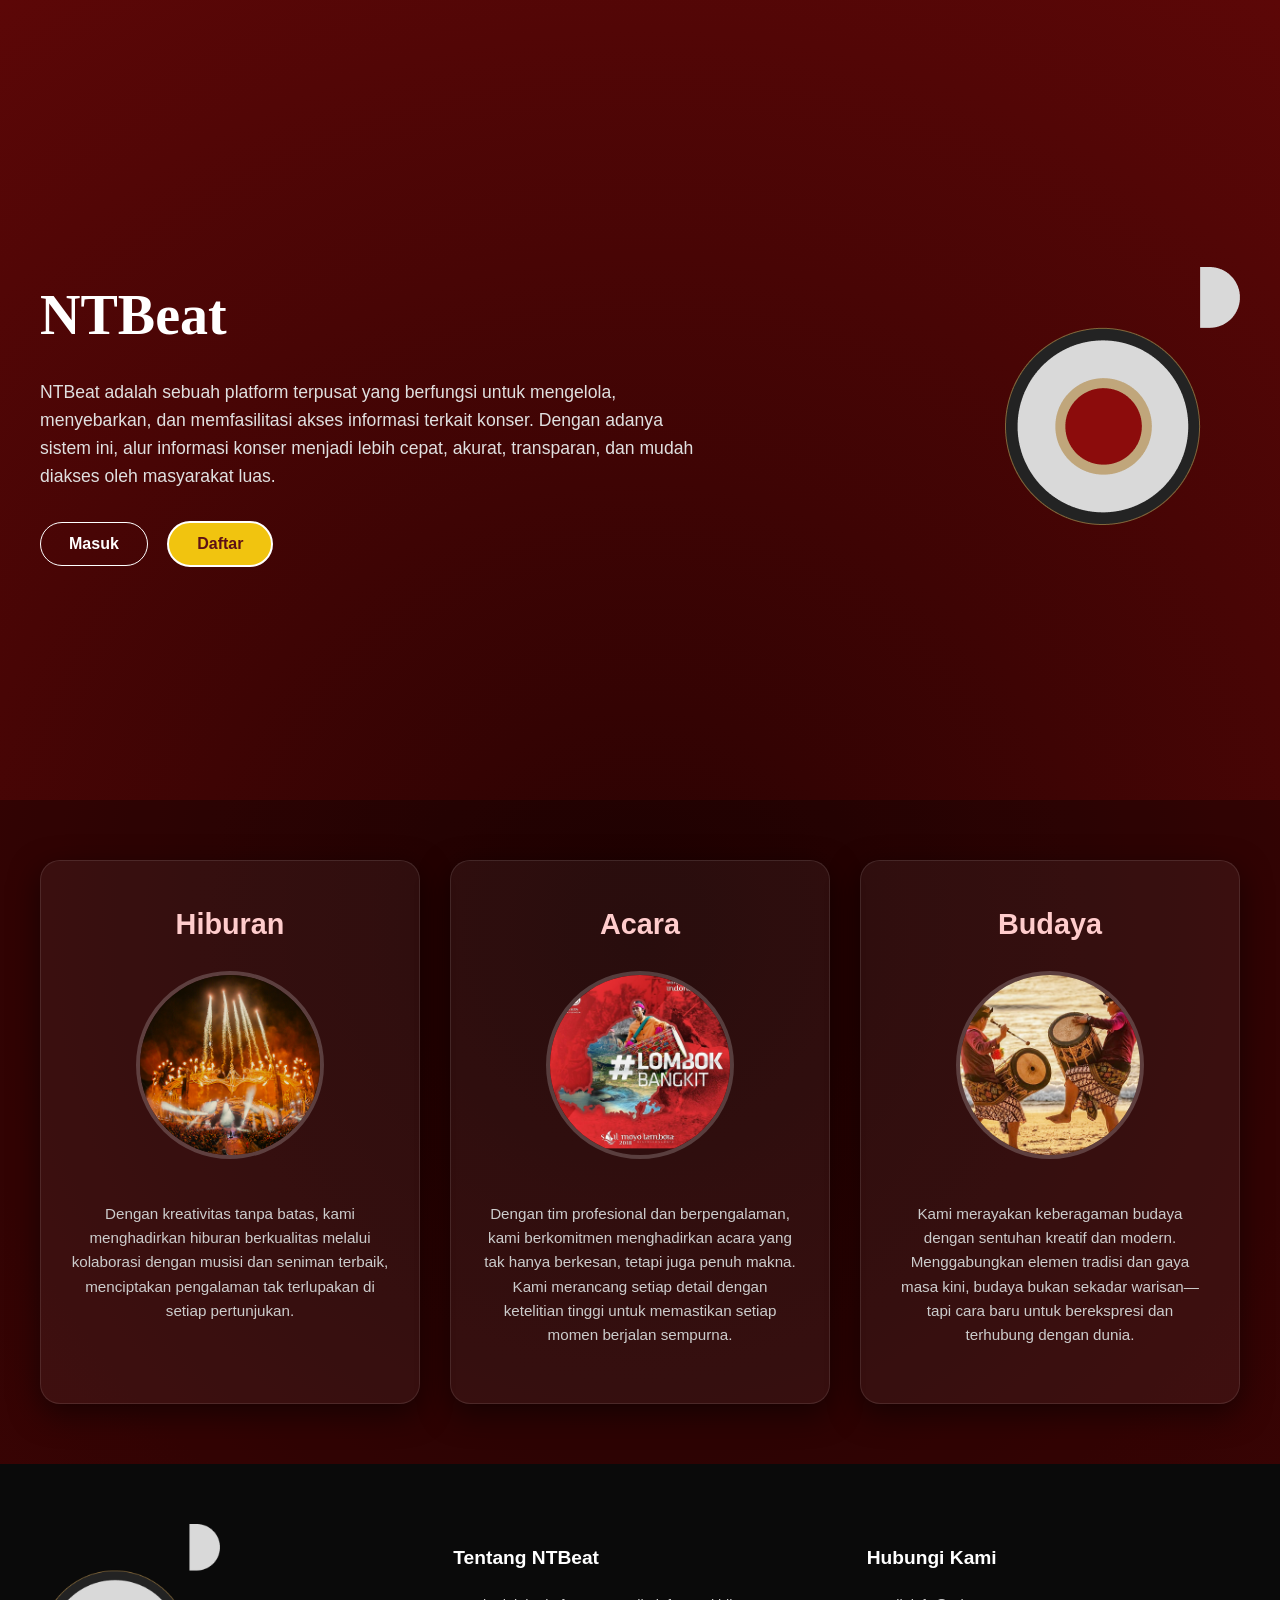
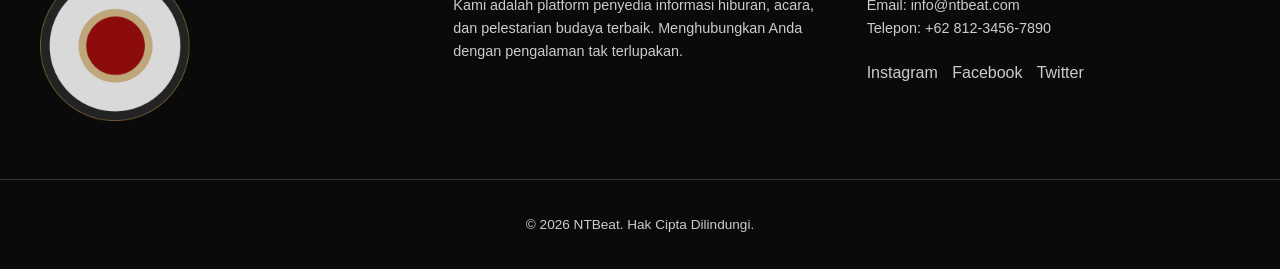
==== commit ee821699: "perbaiki index" ====
--- a/index.html
+++ b/index.html
@@ -8,74 +8,57 @@
 </head>
 <body>
     <header class="header">
-        <!-- bagian kiri -->
         <div class="header-kiri">
             <h1>NTBeat</h1>
             <p>NTBeat adalah sebuah platform terpusat yang berfungsi untuk mengelola, menyebarkan, dan memfasilitasi akses informasi terkait konser. Dengan adanya sistem ini, alur informasi konser menjadi lebih cepat, akurat, transparan, dan mudah diakses oleh masyarakat luas.</p>
             <button class="btn btn-masuk">Masuk</button>
             <button class="btn btn-daftar">Daftar</button>
         </div>
-        <!-- bagian kanan -->
         <div class="header-kanan">
-            <img src="assets/img/logo.png" alt="">
+            <img src="assets/img/logo.png" alt="Logo NTBeat">
         </div>
     </header>
 
     <main class="main">
-        <table class="tabel-acara">
-            <thead>
-                <tr>
-                    <th class="t-head"><h2>Hiburan</h2></th>
-                    <th class="t-head"><h2>Acara</h2></th>
-                    <th class="t-head"><h2>Budaya</h2></th>
-                </tr>
-            </thead>
+        <div class="features-container">
+            <div class="feature-card">
+                <h2>Hiburan</h2>
+                <img src="assets/img/hiburan.png" alt="Hiburan" class="img-acara">
+                <p>Dengan kreativitas tanpa batas, kami menghadirkan hiburan berkualitas melalui kolaborasi dengan musisi dan seniman terbaik, menciptakan pengalaman tak terlupakan di setiap pertunjukan.</p>
+            </div>
 
-            <tbody>
-                <tr>
-                    <td class="t-data"><img src="assets/img/hiburan.png" alt="" class="img-acara"></td>
-                    <td class="t-data"><img src="assets/img/acara.png" alt="" class="img-acara"></td>
-                    <td class="t-data"><img src="assets/img/budaya.png" alt="" class="img-acara"></td>
-                </tr>
-                <tr>
-                    <td class="t-data">
-                        <p>
-                            Dengan kreativitas tanpa batas, kami menghadirkan hiburan berkualitas melalui kolaborasi dengan musisi dan seniman terbaik, menciptakan pengalaman tak terlupakan di setiap pertunjukan.
-                        </p>
-                    </td>
-                    <td class="t-data">
-                        <p>
-                            Dengan tim profesional dan berpengalaman, kami berkomitmen menghadirkan acara yang tak hanya berkesan, tetapi juga penuh makna. Kami merancang setiap detail dengan kreativitas dan ketelitian tinggi untuk memastikan setiap momen berjalan sempurna.
-                        </p>
-                    </td>
-                    <td class="t-data">
-                        <p>
-                            Kami merayakan keberagaman budaya dengan sentuhan kreatif dan modern. Kami menggabungkan elemen tradisi dan gaya masa kini dalam setiap karya dan event, menghadirkan pengalaman yang fresh, dinamis, dan penuh makna. Budaya bukan sekadar warisan—tapi cara baru untuk berekspresi dan terhubung dengan dunia.
-                        </p>
-                    </td>
-                </tr>
-            </tbody>
-        </table>
+            <div class="feature-card">
+                <h2>Acara</h2>
+                <img src="assets/img/acara.png" alt="Acara" class="img-acara">
+                <p>Dengan tim profesional dan berpengalaman, kami berkomitmen menghadirkan acara yang tak hanya berkesan, tetapi juga penuh makna. Kami merancang setiap detail dengan ketelitian tinggi untuk memastikan setiap momen berjalan sempurna.</p>
+            </div>
+
+            <div class="feature-card">
+                <h2>Budaya</h2>
+                <img src="assets/img/budaya.png" alt="Budaya" class="img-acara">
+                <p>Kami merayakan keberagaman budaya dengan sentuhan kreatif dan modern. Menggabungkan elemen tradisi dan gaya masa kini, budaya bukan sekadar warisan—tapi cara baru untuk berekspresi dan terhubung dengan dunia.</p>
+            </div>
+        </div>
     </main>
 
     <footer class="footer-website">
         <div class="footer-container">
             <div class="footer-kolom">
-                <img src="assets/img/logo.png" alt="">
+                <img src="assets/img/logo.png" alt="Logo NTBeat">
             </div>
             
             <div class="footer-kolom">
-                <h3>NTBeat</h3>
+                <h3>Tentang NTBeat</h3>
                 <p>Kami adalah platform penyedia informasi hiburan, acara, dan pelestarian budaya terbaik. Menghubungkan Anda dengan pengalaman tak terlupakan.</p>
             </div>
 
             <div class="footer-kolom">
                 <h3>Hubungi Kami</h3>
-                <p>Email: info@ntbeat.com</p>
-                <p>Telepon: +62 812-3456-7890</p>
+                <p>Email: info@ntbeat.com<br>
+                Telepon: +62 812-3456-7890</p>
                 <div class="footer-sosmed">
-                    <a href="#">Instagram</a> | 
-                    <a href="#">Facebook</a> | 
+                    <a href="#">Instagram</a>
+                    <a href="#">Facebook</a>
                     <a href="#">Twitter</a>
                 </div>
             </div>
--- a/assets/style/style.css
+++ b/assets/style/style.css
@@ -1,77 +1,141 @@
+/* === RESET & GLOBAL STYLES === */
 body {
-    background: radial-gradient(black, rgb(92, 7, 7));
+    background: radial-gradient(circle, #2a0202, rgb(92, 7, 7));
     margin: 0;
     padding: 0;
-    font-family: 'Segoe UI', Tahoma, Geneva, Verdana, sans-serif;
+    font-family: "Segoe UI", Tahoma, Geneva, Verdana, sans-serif;
     line-height: 1.6;
     color: white;
-}
-
+    min-height: 100vh;
+    display: flex;
+    flex-direction: column;
+}
+
+/* === HEADER === */
 .header {
     display: flex;
     align-items: center;
-    justify-content: space-around;
-    font-size: large;
-    font-family: Georgia;
-    font-weight: 500;
-    height: 100vh;
+    justify-content: space-between;
+    max-width: 1200px;
+    margin: 0 auto;
+    padding: 40px 20px;
+    min-height: 80vh;
 }
 
 .header-kiri {
-    width: 50%;
-}
-
-.header-kanan {
-    height: 258px;
-    width: 235px;
+    width: 55%;
+}
+
+.header-kiri h1 {
+    font-size: 3.5rem;
+    margin-bottom: 10px;
+    font-family: Georgia, serif;
+}
+
+.header-kiri p {
+    font-size: 1.1rem;
+    margin-bottom: 30px;
+    color: #e0e0e0;
+}
+
+.header-kanan img {
+    height: auto;
+    width: 100%;
+    max-width: 350px;
     object-fit: cover;
+    border-radius: 15px;
 }
 
 .btn {
-    border-radius: 5px;
-    padding: 10px;
+    padding: 12px 28px;
+    border: none;
+    border-radius: 25px;
+    font-weight: 600;
+    cursor: pointer;
+    font-size: 1rem;
+    transition: all 0.3s ease;
+    margin-right: 15px;
 }
 
 .btn-masuk {
-    width: 100px;
+    background-color: #ffffff;
+    color: #5c0707;
+}
+
+.btn-masuk:hover {
+    background-color: #e0e0e0;
 }
 
 .btn-daftar {
-    width: 100px;
-}
-
+    background-color: transparent;
+    border: 2px solid #ffffff;
+    color: #ffffff;
+}
+
+.btn-daftar:hover {
+    background-color: #ffffff;
+    color: #5c0707;
+}
+
+/* === MAIN (HIBURAN, ACARA, BUDAYA) === */
 .main {
-    height: 100vh;
-    display: flex;
-    flex-direction: column;
-    align-items: center;
+    padding: 60px 20px;
+    background-color: rgba(0, 0, 0, 0.3);
+}
+
+.features-container {
+    display: flex;
+    justify-content: center;
+    gap: 30px;
+    max-width: 1200px;
+    margin: 0 auto;
+    flex-wrap: wrap;
+}
+
+.feature-card {
+    background: rgba(255, 255, 255, 0.05);
+    border-radius: 20px;
+    padding: 40px 30px;
+    flex: 1;
+    min-width: 280px;
+    text-align: center;
+    box-shadow: 0 10px 30px rgba(0, 0, 0, 0.5);
+    transition: transform 0.3s ease, background 0.3s ease;
+    border: 1px solid rgba(255, 255, 255, 0.1);
+}
+
+.feature-card:hover {
+    transform: translateY(-10px);
+    background: rgba(255, 255, 255, 0.1);
+}
+
+.feature-card h2 {
+    margin-top: 0;
+    font-size: 1.8rem;
+    color: #ffcccc;
 }
 
 .img-acara {
-    width: 250px;
-    height: 250px;
+    width: 180px;
+    height: 180px;
     object-fit: cover;
-}
-
-.t-data {
-    text-align: center;
-    vertical-align: top;
-}
-
-.tabel-acara {
-    width: 100%;
-    table-layout: fixed;
-    border-spacing: 20px;
-}
-
+    border-radius: 50%;
+    margin-bottom: 20px;
+    border: 4px solid rgba(255, 255, 255, 0.2);
+}
+
+.feature-card p {
+    font-size: 0.95rem;
+    color: #cccccc;
+}
+
+/* === FOOTER === */
 .footer-website {
-    background-color: #111111;
+    background-color: #0a0a0a;
     color: #cccccc;
     padding: 60px 0 20px 0;
-    margin-top: 50px;
-    font-family: Arial, sans-serif;
-}
-
+    margin-top: auto;
+}
 
 .footer-container {
     max-width: 1200px;
@@ -80,7 +144,7 @@
     flex-wrap: wrap;
     justify-content: space-between;
     padding: 0 20px;
-    gap: 30px;
+    gap: 40px;
 }
 
 .footer-kolom {
@@ -89,54 +153,35 @@
 }
 
 .footer-kolom img {
-    width: 235px;
-    height: 258px;
+    width: 180px;
+    height: auto;
     object-fit: cover;
 }
 
 .footer-kolom h3 {
     color: #ffffff;
-    font-size: 20px;
+    font-size: 1.2rem;
     margin-bottom: 20px;
 }
 
 .footer-kolom p {
     line-height: 1.6;
-    font-size: 14px;
-}
-
-.footer-links {
-    list-style: none; 
-    padding: 0;
-    margin: 0;
-}
-
-.footer-links li {
-    margin-bottom: 12px;
-}
-
-.footer-links a {
-    color: #cccccc;
-    text-decoration: none; 
-    transition: color 0.3s ease; 
-}
-
-.footer-links a:hover {
-    color: #ffffff;
+    font-size: 0.9rem;
 }
 
 .footer-sosmed {
-    margin-top: 15px;
+    margin-top: 20px;
 }
 
 .footer-sosmed a {
     color: #cccccc;
     text-decoration: none;
     transition: color 0.3s ease;
+    margin-right: 10px;
 }
 
 .footer-sosmed a:hover {
-    color: #ffffff;
+    color: #ffcccc;
 }
 
 .footer-bottom {
@@ -144,5 +189,219 @@
     margin-top: 50px;
     padding-top: 20px;
     border-top: 1px solid #333333;
-    font-size: 14px;
+    font-size: 0.85rem;
+}
+
+/* --- HALAMAN LOGIN --- */
+.auth-container {
+  height: 100vh;
+  display: flex;
+  flex-direction: column;
+  justify-content: center;
+  align-items: center;
+  overflow: hidden;
+}
+
+.auth-logo {
+  margin-bottom: 15px;
+}
+
+.auth-header {
+  display: flex;
+  align-items: center;
+  justify-content: center;
+  gap: 15px;
+  margin-bottom: 20px;
+}
+.header-logo {
+  width: 50px;
+  height: auto;
+}
+
+.auth-header h1 {
+  font-family: Georgia, serif;
+  font-size: 2.5rem;
+  margin: 0;
+  color: white;
+}
+
+.auth-card {
+  background-color: #e4d7d1;
+  color: #333;
+  padding: 25px 35px;
+  border-radius: 12px;
+  box-shadow: 0 10px 25px rgba(0, 0, 0, 0.5);
+  width: 100%;
+  max-width: 380px;
+  box-sizing: border-box;
+}
+
+.auth-card h2 {
+  margin: 0 0 5px 0;
+  font-size: 24px;
+  text-align: center;
+}
+
+.auth-subtitle {
+  text-align: center;
+  font-size: 13px;
+  color: #666;
+  margin-bottom: 20px;
+}
+
+.auth-form-group {
+  margin-bottom: 15px;
+}
+
+.auth-label-row {
+  display: flex;
+  justify-content: space-between;
+  align-items: center;
+  margin-bottom: 5px;
+}
+
+.auth-label-row label,
+.auth-form-group label {
+  font-weight: 600;
+  font-size: 13px;
+}
+
+.auth-input {
+  width: 100%;
+  padding: 10px;
+  border: 1px solid #ccc;
+  border-radius: 6px;
+  font-size: 13px;
+  box-sizing: border-box;
+}
+
+.auth-forgot-pw {
+  font-size: 11px;
+  color: #5c0707;
+  text-decoration: none;
+}
+
+.auth-btn-submit {
+  width: 100%;
+  padding: 10px;
+  background-color: #000;
+  color: #fff;
+  border: none;
+  border-radius: 6px;
+  font-size: 15px;
+  font-weight: bold;
+  cursor: pointer;
+  margin-top: 5px;
+}
+
+.auth-btn-submit:hover {
+  background-color: #5c0707;
+}
+
+.auth-footer {
+  text-align: center;
+  font-size: 13px;
+  margin-top: 20px;
+}
+
+.auth-footer a {
+  color: #5c0707;
+  text-decoration: none;
+  font-weight: bold;
+}
+
+/* halaman awal user */
+
+/* Mengatur container utama nav bar dengan warna background maroon baru */
+.header-user {
+    display: flex;
+    align-items: center; /* Menyelaraskan item di tengah secara vertikal */
+    padding: 15px 5%; /* Memberikan jarak atas-bawah dan kiri-kanan */
+    background-color: #5D1016; /* Warna maroon yang dalam, diambil dari gambar */
+    box-shadow: 0 4px 15px rgba(0, 0, 0, 0.3); /* Bayangan yang sedikit lebih kuat untuk latar belakang gelap */
+    font-family: 'Segoe UI', Tahoma, Geneva, Verdana, sans-serif;
+    gap: 15px; /* Jarak standar antar elemen */
+}
+
+/* Mengatur ukuran logo */
+.header-user img {
+    height: 40px; /* Sesuaikan dengan tinggi logomu */
+    width: auto;
+    object-fit: contain;
+}
+
+/* Mengatur teks label "NTBeat" dengan warna kontras */
+.header-user label {
+    font-size: 1.5rem;
+    font-weight: 700;
+    color: #ffffff; /* Warna putih agar kontras dengan latar belakang gelap */
+    margin-right: 20px; /* Memberi jarak lebih sebelum search bar */
+    white-space: nowrap; /* Mencegah teks turun ke baris baru */
+    cursor: pointer;
+}
+
+/* Mengatur Search Bar agar memanjang otomatis dengan warna yang disesuaikan */
+.search-bar {
+    flex-grow: 1; /* Membuat search bar mengambil sisa ruang kosong */
+    max-width: 400px;
+    padding: 10px 20px;
+    background-color: #ffffff; /* Latar belakang search bar tetap putih */
+    border: 1px solid #7E191B; /* Border sedikit lebih gelap untuk sedikit kontras */
+    border-radius: 25px; /* Membuat ujungnya membulat (pill shape) */
+    outline: none;
+    font-size: 0.95rem;
+    color: #333333; /* Warna teks di dalam search bar */
+    transition: border-color 0.3s ease;
+    margin-right: auto; /* Mendorong elemen menu dan tombol ke ujung kanan */
+}
+
+.search-bar::placeholder {
+  color: #888888; /* Warna teks placeholder agar mudah dibaca */
+}
+
+.search-bar:focus {
+    border-color: #f1c40f; /* Berubah warna emas saat diklik agar terlihat jelas di latar gelap */
+}
+
+/* Mengatur daftar menu (Tiket Saya, Riwayat) dengan warna teks baru */
+.shortcut {
+    display: flex;
+    list-style: none; /* Menghilangkan titik (bullet) bawaan ul */
+    margin: 0;
+    padding: 0;
+    gap: 25px; /* Jarak antar menu */
+    margin-right: 10px;
+}
+
+.shortcut li {
+    font-weight: 500;
+    color: #f0f0f0; /* Warna putih keabu-abuan agar tidak terlalu mencolok tapi tetap terbaca */
+    cursor: pointer;
+    transition: color 0.3s ease;
+    white-space: nowrap;
+}
+
+.shortcut li:hover {
+    color: #f1c40f; /* Efek hover berubah warna emas agar serasi */
+}
+
+/* Tombol Masuk (Outline style disesuaikan) */
+.btn-masuk {
+    background-color: transparent;
+    color: #ffffff; /* Teks putih */
+    border: 1.5px solid #ffffff; /* Border putih */
+}
+
+.btn-masuk:hover {
+    background-color: rgba(255, 255, 255, 0.1); /* Efek hover latar sedikit transparan */
+}
+
+/* Tombol Daftar (Solid style disesuaikan) */
+.btn-daftar {
+    background-color: #f1c40f; /* Warna emas agar menonjol di latar gelap */
+    color: #5D1016; /* Teks warna maroon agar serasi dengan latar */
+}
+
+.btn-daftar:hover {
+    background-color: #e2b40d; /* Sedikit menggelap saat di-hover */
 }
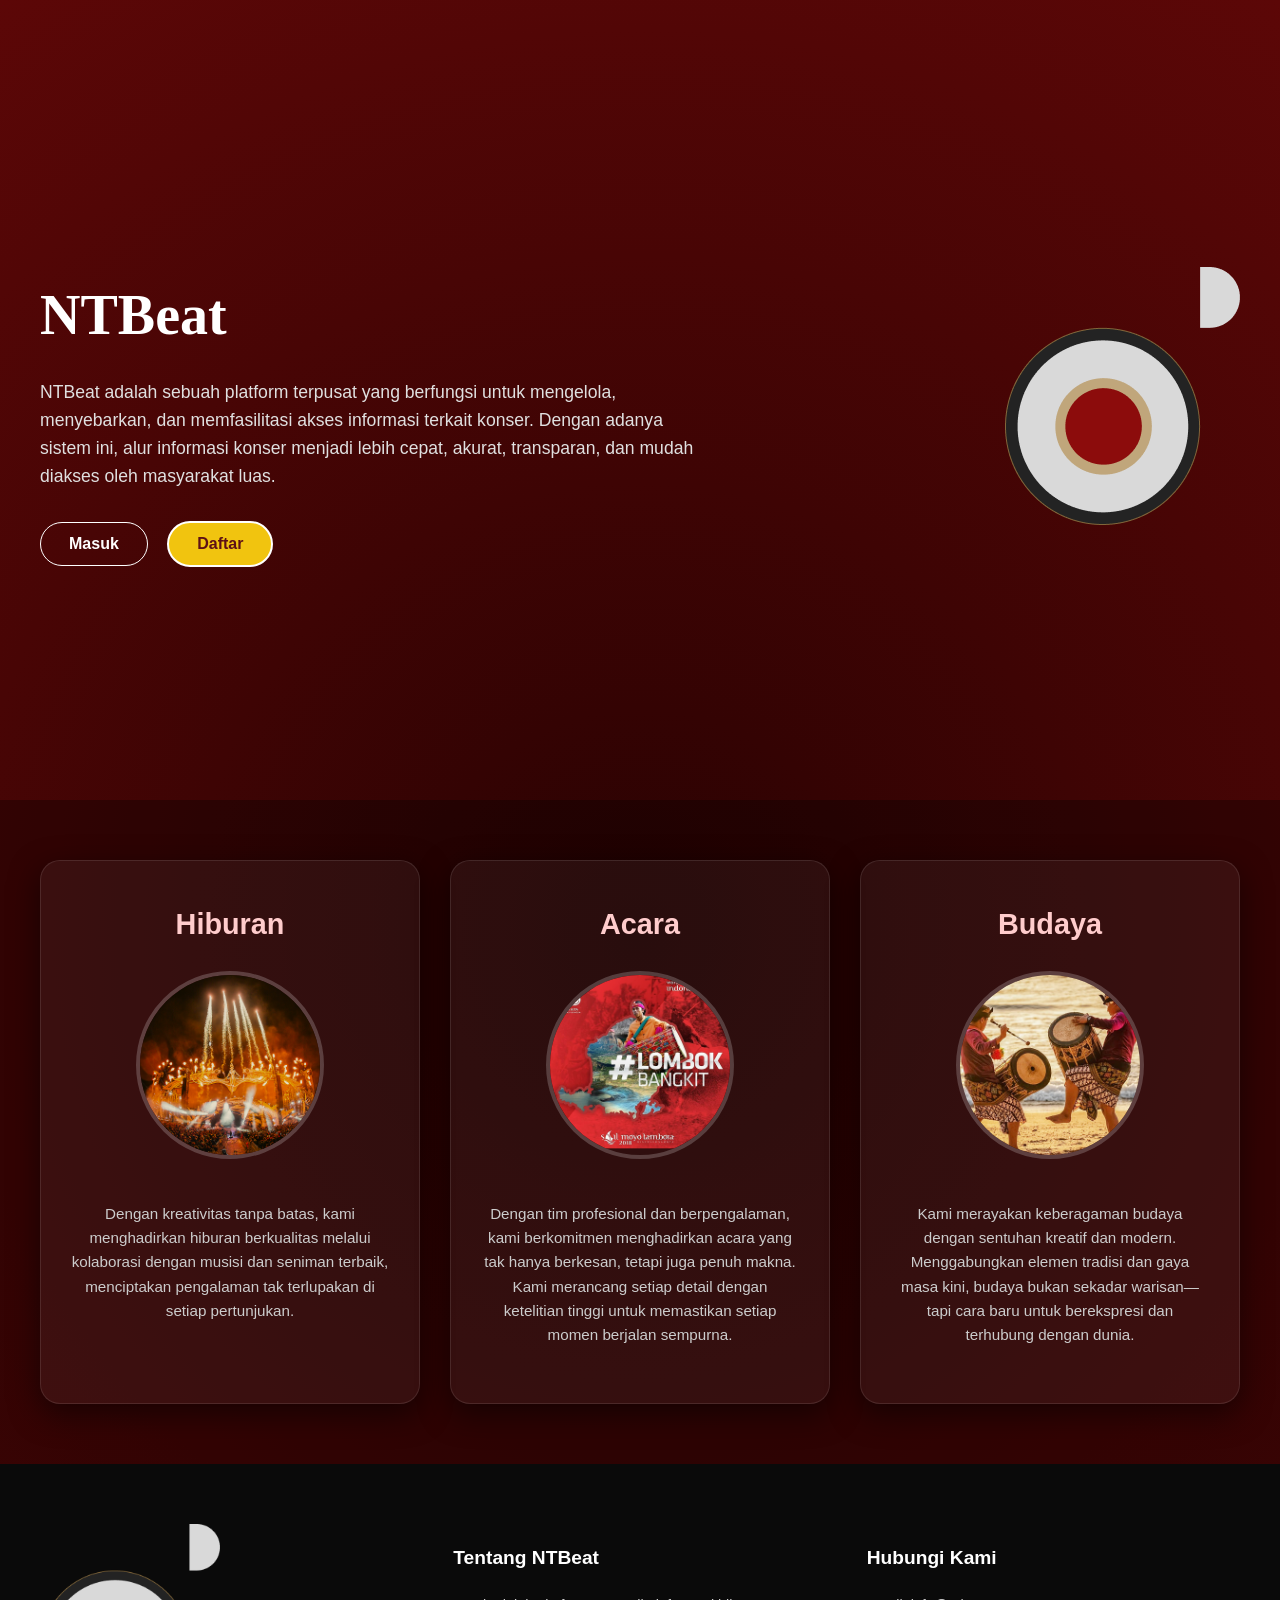
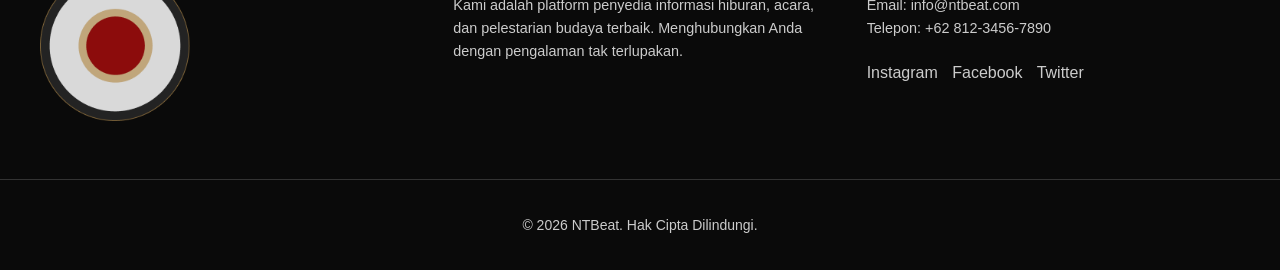
==== commit 5cf54a71: "all admin" ====
--- a/index.html
+++ b/index.html
@@ -5,14 +5,15 @@
     <meta name="viewport" content="width=device-width, initial-scale=1.0">
     <title>NTBeat</title>
     <link rel="stylesheet" href="assets/style/style.css">
+    <script src="assets/script/script.js"></script>
 </head>
 <body>
     <header class="header">
         <div class="header-kiri">
             <h1>NTBeat</h1>
             <p>NTBeat adalah sebuah platform terpusat yang berfungsi untuk mengelola, menyebarkan, dan memfasilitasi akses informasi terkait konser. Dengan adanya sistem ini, alur informasi konser menjadi lebih cepat, akurat, transparan, dan mudah diakses oleh masyarakat luas.</p>
-            <button class="btn btn-masuk">Masuk</button>
-            <button class="btn btn-daftar">Daftar</button>
+            <button class="btn btn-masuk" onclick="window.location.href='login.html'">Masuk</button>
+            <button class="btn btn-daftar" onclick="window.location.href='register.html'">Daftar</button>
         </div>
         <div class="header-kanan">
             <img src="assets/img/logo.png" alt="Logo NTBeat">
--- a/assets/style/style.css
+++ b/assets/style/style.css
@@ -1,195 +1,228 @@
 /* === RESET & GLOBAL STYLES === */
 body {
-    background: radial-gradient(circle, #2a0202, rgb(92, 7, 7));
-    margin: 0;
-    padding: 0;
-    font-family: "Segoe UI", Tahoma, Geneva, Verdana, sans-serif;
-    line-height: 1.6;
-    color: white;
-    min-height: 100vh;
-    display: flex;
-    flex-direction: column;
+  background: radial-gradient(circle, #2a0202, rgb(92, 7, 7));
+  margin: 0;
+  padding: 0;
+  font-family: "Segoe UI", Tahoma, Geneva, Verdana, sans-serif;
+  line-height: 1.6;
+  color: white;
+  min-height: 100vh;
+  display: flex;
+  flex-direction: column;
 }
 
 /* === HEADER === */
 .header {
-    display: flex;
-    align-items: center;
-    justify-content: space-between;
-    max-width: 1200px;
-    margin: 0 auto;
-    padding: 40px 20px;
-    min-height: 80vh;
+  display: flex;
+  align-items: center;
+  justify-content: space-between;
+  max-width: 1200px;
+  margin: 0 auto;
+  padding: 40px 20px;
+  min-height: 80vh;
 }
 
 .header-kiri {
-    width: 55%;
+  width: 55%;
 }
 
 .header-kiri h1 {
-    font-size: 3.5rem;
-    margin-bottom: 10px;
-    font-family: Georgia, serif;
+  font-size: 3.5rem;
+  margin-bottom: 10px;
+  font-family: Georgia, serif;
 }
 
 .header-kiri p {
-    font-size: 1.1rem;
-    margin-bottom: 30px;
-    color: #e0e0e0;
+  font-size: 1.1rem;
+  margin-bottom: 30px;
+  color: #e0e0e0;
 }
 
 .header-kanan img {
-    height: auto;
-    width: 100%;
-    max-width: 350px;
-    object-fit: cover;
-    border-radius: 15px;
+  height: auto;
+  width: 100%;
+  max-width: 350px;
+  object-fit: cover;
+  border-radius: 15px;
 }
 
 .btn {
-    padding: 12px 28px;
-    border: none;
-    border-radius: 25px;
-    font-weight: 600;
-    cursor: pointer;
-    font-size: 1rem;
-    transition: all 0.3s ease;
-    margin-right: 15px;
+  padding: 12px 28px;
+  border: none;
+  border-radius: 25px;
+  font-weight: 600;
+  cursor: pointer;
+  font-size: 1rem;
+  transition: all 0.3s ease;
+  margin-right: 15px;
 }
 
 .btn-masuk {
-    background-color: #ffffff;
-    color: #5c0707;
+  background-color: #ffffff;
+  color: #5c0707;
 }
 
 .btn-masuk:hover {
-    background-color: #e0e0e0;
+  background-color: #e0e0e0;
 }
 
 .btn-daftar {
-    background-color: transparent;
-    border: 2px solid #ffffff;
-    color: #ffffff;
+  background-color: transparent;
+  border: 2px solid #ffffff;
+  color: #ffffff;
 }
 
 .btn-daftar:hover {
-    background-color: #ffffff;
-    color: #5c0707;
+  background-color: #ffffff;
+  color: #5c0707;
 }
 
 /* === MAIN (HIBURAN, ACARA, BUDAYA) === */
 .main {
-    padding: 60px 20px;
-    background-color: rgba(0, 0, 0, 0.3);
+  padding: 60px 20px;
+  background-color: rgba(0, 0, 0, 0.3);
 }
 
 .features-container {
-    display: flex;
-    justify-content: center;
-    gap: 30px;
-    max-width: 1200px;
-    margin: 0 auto;
-    flex-wrap: wrap;
+  display: flex;
+  justify-content: center;
+  gap: 30px;
+  max-width: 1200px;
+  margin: 0 auto;
+  flex-wrap: wrap;
 }
 
 .feature-card {
-    background: rgba(255, 255, 255, 0.05);
-    border-radius: 20px;
-    padding: 40px 30px;
-    flex: 1;
-    min-width: 280px;
-    text-align: center;
-    box-shadow: 0 10px 30px rgba(0, 0, 0, 0.5);
-    transition: transform 0.3s ease, background 0.3s ease;
-    border: 1px solid rgba(255, 255, 255, 0.1);
+  background: rgba(255, 255, 255, 0.05);
+  border-radius: 20px;
+  padding: 40px 30px;
+  flex: 1;
+  min-width: 280px;
+  text-align: center;
+  box-shadow: 0 10px 30px rgba(0, 0, 0, 0.5);
+  transition:
+    transform 0.3s ease,
+    background 0.3s ease;
+  border: 1px solid rgba(255, 255, 255, 0.1);
 }
 
 .feature-card:hover {
-    transform: translateY(-10px);
-    background: rgba(255, 255, 255, 0.1);
+  transform: translateY(-10px);
+  background: rgba(255, 255, 255, 0.1);
 }
 
 .feature-card h2 {
-    margin-top: 0;
-    font-size: 1.8rem;
-    color: #ffcccc;
+  margin-top: 0;
+  font-size: 1.8rem;
+  color: #ffcccc;
 }
 
 .img-acara {
-    width: 180px;
-    height: 180px;
-    object-fit: cover;
-    border-radius: 50%;
-    margin-bottom: 20px;
-    border: 4px solid rgba(255, 255, 255, 0.2);
+  width: 180px;
+  height: 180px;
+  object-fit: cover;
+  border-radius: 50%;
+  margin-bottom: 20px;
+  border: 4px solid rgba(255, 255, 255, 0.2);
 }
 
 .feature-card p {
-    font-size: 0.95rem;
-    color: #cccccc;
+  font-size: 0.95rem;
+  color: #cccccc;
 }
 
 /* === FOOTER === */
 .footer-website {
-    background-color: #0a0a0a;
-    color: #cccccc;
-    padding: 60px 0 20px 0;
-    margin-top: auto;
+  background-color: #0a0a0a;
+  color: #cccccc;
+  padding: 60px 0 20px 0;
+  margin-top: auto;
 }
 
 .footer-container {
-    max-width: 1200px;
-    margin: 0 auto;
-    display: flex;
-    flex-wrap: wrap;
-    justify-content: space-between;
-    padding: 0 20px;
-    gap: 40px;
+  max-width: 1200px;
+  margin: 0 auto;
+  display: flex;
+  flex-wrap: wrap;
+  justify-content: space-between;
+  padding: 0 20px;
+  gap: 40px;
 }
 
 .footer-kolom {
-    flex: 1;
-    min-width: 250px;
+  flex: 1;
+  min-width: 250px;
 }
 
 .footer-kolom img {
-    width: 180px;
-    height: auto;
-    object-fit: cover;
+  width: 180px;
+  height: auto;
+  object-fit: cover;
 }
 
 .footer-kolom h3 {
-    color: #ffffff;
-    font-size: 1.2rem;
-    margin-bottom: 20px;
+  color: #ffffff;
+  font-size: 1.2rem;
+  margin-bottom: 20px;
 }
 
 .footer-kolom p {
-    line-height: 1.6;
-    font-size: 0.9rem;
+  line-height: 1.6;
+  font-size: 0.9rem;
 }
 
 .footer-sosmed {
-    margin-top: 20px;
+  margin-top: 20px;
 }
 
 .footer-sosmed a {
-    color: #cccccc;
-    text-decoration: none;
-    transition: color 0.3s ease;
-    margin-right: 10px;
+  color: #cccccc;
+  text-decoration: none;
+  transition: color 0.3s ease;
+  margin-right: 10px;
 }
 
 .footer-sosmed a:hover {
-    color: #ffcccc;
+  color: #ffcccc;
 }
 
 .footer-bottom {
-    text-align: center; 
-    margin-top: 50px;
-    padding-top: 20px;
-    border-top: 1px solid #333333;
-    font-size: 0.85rem;
+  text-align: center;
+  margin-top: 50px;
+  padding-top: 20px;
+  border-top: 1px solid #333333;
+  font-size: 14px;
+}
+
+.login-logo img {
+  width: 200px;
+  height: 200px;
+  object-fit: cover;
+}
+
+.login-in {
+  text-align: center;
+}
+
+.login-box {
+  width: 30%;
+  padding: 8px;
+  margin-top: 5px;
+}
+
+.btn-login {
+  width: 13%;
+  padding: 8px;
+  border-radius: 15px;
+}
+
+.login-form {
+  text-align: left;
+  text-align: center;
+  margin-top: 50px;
+  padding-top: 20px;
+  border-top: 1px solid #333333;
+  font-size: 0.85rem;
 }
 
 /* --- HALAMAN LOGIN --- */
@@ -309,50 +342,212 @@
   text-decoration: none;
   font-weight: bold;
 }
-
+/* --- CSS HALAMAN PROFIL USER --- */
+.profile-body {
+  background-color: #111111;
+  color: #ffffff;
+  font-family: "Segoe UI", Tahoma, Geneva, Verdana, sans-serif;
+  margin: 0;
+  min-height: 100vh;
+  display: flex;
+  justify-content: center;
+  align-items: center;
+}
+
+.profile-wrapper {
+  width: 100%;
+  max-width: 650px;
+  padding: 20px;
+}
+
+.profile-card {
+  background-color: #1a1a1a;
+  border-radius: 12px;
+  padding: 40px;
+  box-shadow: 0 10px 30px rgba(0, 0, 0, 0.8);
+  position: relative; /* Untuk posisi tombol back */
+}
+
+.back-link {
+  display: inline-block;
+  color: #888;
+  text-decoration: none;
+  font-size: 13px;
+  margin-bottom: 20px;
+  transition: 0.3s;
+}
+
+.back-link:hover {
+  color: #ffffff;
+}
+
+.profile-title {
+  margin: 0 0 30px 0;
+  font-size: 24px;
+  font-weight: 700;
+}
+
+/* Bagian Foto Profil */
+.profile-avatar-container {
+  position: relative;
+  width: 100px;
+  height: 100px;
+  margin: 0 auto 10px;
+}
+
+.profile-avatar {
+  width: 100%;
+  height: 100%;
+  border-radius: 50%;
+  object-fit: cover;
+  border: 2px solid #333;
+}
+
+.edit-avatar-icon {
+  position: absolute;
+  bottom: 0;
+  right: 0;
+  background-color: #9e1c1c;
+  color: white;
+  width: 30px;
+  height: 30px;
+  border-radius: 50%;
+  display: flex;
+  justify-content: center;
+  align-items: center;
+  font-size: 14px;
+  cursor: pointer;
+  border: 2px solid #1a1a1a;
+  transition: 0.3s;
+}
+
+.edit-avatar-icon:hover {
+  background-color: #c72c2c;
+}
+
+.profile-subtitle {
+  text-align: center;
+  color: #888;
+  font-size: 13px;
+  margin-bottom: 40px;
+}
+
+/* Form Layout Menyamping */
+.form-row-group {
+  display: flex;
+  align-items: center;
+  margin-bottom: 20px;
+}
+
+.profile-label {
+  width: 30%;
+  font-weight: bold;
+  font-size: 14px;
+  color: #eeeeee;
+}
+
+.profile-input {
+  width: 70%;
+  background-color: #2a2a2a;
+  border: 1px solid #333;
+  color: white;
+  padding: 12px 15px;
+  border-radius: 8px;
+  font-size: 14px;
+  transition: 0.3s;
+  box-sizing: border-box;
+}
+
+.profile-input:focus {
+  outline: none;
+  border-color: #9e1c1c;
+  background-color: #333;
+}
+
+/* Tombol Aksi */
+.profile-action-bar {
+  display: flex;
+  justify-content: space-between; /* Pisahkan tombol kiri dan kanan */
+  align-items: center;
+  margin-top: 35px;
+}
+
+.btn-solid-simpan {
+  background-color: #9e1c1c;
+  color: white;
+  border: none;
+  padding: 12px 30px;
+  border-radius: 8px;
+  font-size: 14px;
+  font-weight: bold;
+  cursor: pointer;
+  transition: 0.3s;
+}
+
+.btn-solid-simpan:hover {
+  background-color: #c72c2c;
+}
+
+.btn-outline-logout {
+  background-color: transparent;
+  color: #888;
+  border: 1px solid #555;
+  padding: 10px 20px;
+  border-radius: 8px;
+  font-size: 13px;
+  cursor: pointer;
+  transition: 0.3s;
+}
+
+.btn-outline-logout:hover {
+  color: #fff;
+  border-color: #fff;
+}
+
+/* --- HALAMAN Register --- */
 /* halaman awal user */
 
 /* Mengatur container utama nav bar dengan warna background maroon baru */
 .header-user {
-    display: flex;
-    align-items: center; /* Menyelaraskan item di tengah secara vertikal */
-    padding: 15px 5%; /* Memberikan jarak atas-bawah dan kiri-kanan */
-    background-color: #5D1016; /* Warna maroon yang dalam, diambil dari gambar */
-    box-shadow: 0 4px 15px rgba(0, 0, 0, 0.3); /* Bayangan yang sedikit lebih kuat untuk latar belakang gelap */
-    font-family: 'Segoe UI', Tahoma, Geneva, Verdana, sans-serif;
-    gap: 15px; /* Jarak standar antar elemen */
+  display: flex;
+  align-items: center; /* Menyelaraskan item di tengah secara vertikal */
+  padding: 15px 5%; /* Memberikan jarak atas-bawah dan kiri-kanan */
+  background-color: #5d1016; /* Warna maroon yang dalam, diambil dari gambar */
+  box-shadow: 0 4px 15px rgba(0, 0, 0, 0.3); /* Bayangan yang sedikit lebih kuat untuk latar belakang gelap */
+  font-family: "Segoe UI", Tahoma, Geneva, Verdana, sans-serif;
+  gap: 15px; /* Jarak standar antar elemen */
 }
 
 /* Mengatur ukuran logo */
 .header-user img {
-    height: 40px; /* Sesuaikan dengan tinggi logomu */
-    width: auto;
-    object-fit: contain;
+  height: 40px; /* Sesuaikan dengan tinggi logomu */
+  width: auto;
+  object-fit: contain;
 }
 
 /* Mengatur teks label "NTBeat" dengan warna kontras */
 .header-user label {
-    font-size: 1.5rem;
-    font-weight: 700;
-    color: #ffffff; /* Warna putih agar kontras dengan latar belakang gelap */
-    margin-right: 20px; /* Memberi jarak lebih sebelum search bar */
-    white-space: nowrap; /* Mencegah teks turun ke baris baru */
-    cursor: pointer;
+  font-size: 1.5rem;
+  font-weight: 700;
+  color: #ffffff; /* Warna putih agar kontras dengan latar belakang gelap */
+  margin-right: 20px; /* Memberi jarak lebih sebelum search bar */
+  white-space: nowrap; /* Mencegah teks turun ke baris baru */
+  cursor: pointer;
 }
 
 /* Mengatur Search Bar agar memanjang otomatis dengan warna yang disesuaikan */
 .search-bar {
-    flex-grow: 1; /* Membuat search bar mengambil sisa ruang kosong */
-    max-width: 400px;
-    padding: 10px 20px;
-    background-color: #ffffff; /* Latar belakang search bar tetap putih */
-    border: 1px solid #7E191B; /* Border sedikit lebih gelap untuk sedikit kontras */
-    border-radius: 25px; /* Membuat ujungnya membulat (pill shape) */
-    outline: none;
-    font-size: 0.95rem;
-    color: #333333; /* Warna teks di dalam search bar */
-    transition: border-color 0.3s ease;
-    margin-right: auto; /* Mendorong elemen menu dan tombol ke ujung kanan */
+  flex-grow: 1; /* Membuat search bar mengambil sisa ruang kosong */
+  max-width: 400px;
+  padding: 10px 20px;
+  background-color: #ffffff; /* Latar belakang search bar tetap putih */
+  border: 1px solid #7e191b; /* Border sedikit lebih gelap untuk sedikit kontras */
+  border-radius: 25px; /* Membuat ujungnya membulat (pill shape) */
+  outline: none;
+  font-size: 0.95rem;
+  color: #333333; /* Warna teks di dalam search bar */
+  transition: border-color 0.3s ease;
+  margin-right: auto; /* Mendorong elemen menu dan tombol ke ujung kanan */
 }
 
 .search-bar::placeholder {
@@ -360,48 +555,967 @@
 }
 
 .search-bar:focus {
-    border-color: #f1c40f; /* Berubah warna emas saat diklik agar terlihat jelas di latar gelap */
+  border-color: #f1c40f; /* Berubah warna emas saat diklik agar terlihat jelas di latar gelap */
 }
 
 /* Mengatur daftar menu (Tiket Saya, Riwayat) dengan warna teks baru */
 .shortcut {
-    display: flex;
-    list-style: none; /* Menghilangkan titik (bullet) bawaan ul */
+  display: flex;
+  list-style: none; /* Menghilangkan titik (bullet) bawaan ul */
+  margin: 0;
+  padding: 0;
+  gap: 25px; /* Jarak antar menu */
+  margin-right: 10px;
+}
+
+.shortcut li {
+  font-weight: 500;
+  color: #f0f0f0; /* Warna putih keabu-abuan agar tidak terlalu mencolok tapi tetap terbaca */
+  cursor: pointer;
+  transition: color 0.3s ease;
+  white-space: nowrap;
+}
+
+.shortcut li:hover {
+  color: #f1c40f; /* Efek hover berubah warna emas agar serasi */
+}
+
+/* === NAVBAR ATAS === */
+.header-user {
+  display: flex;
+  align-items: center;
+  justify-content: space-between;
+  padding: 15px 5%;
+  background-color: #5d1016; /* Warna Maroon */
+  box-shadow: 0 4px 15px rgba(0, 0, 0, 0.5);
+  position: sticky;
+  top: 0;
+  z-index: 100;
+}
+
+.logo-area {
+  display: flex;
+  align-items: center;
+  cursor: pointer;
+}
+
+.logo-area img {
+  height: 40px;
+  width: auto;
+  margin-right: 15px;
+}
+
+.logo-area label {
+  font-size: 1.5rem;
+  font-weight: 700;
+  cursor: pointer;
+}
+
+.search-bar {
+  flex-grow: 1;
+  max-width: 500px;
+  margin: 0 20px;
+  padding: 12px 20px;
+  background-color: #ffffff;
+  border: none;
+  border-radius: 25px;
+  outline: none;
+  font-size: 0.95rem;
+  transition: box-shadow 0.3s ease;
+}
+
+.search-bar:focus {
+  box-shadow: 0 0 0 3px rgba(241, 196, 15, 0.5); /* Highlight emas saat diklik */
+}
+
+.user-profile-nav {
+  display: flex;
+  align-items: center;
+  gap: 15px;
+}
+
+.avatar-placeholder {
+  width: 40px;
+  height: 40px;
+  border-radius: 50%;
+  background-color: #f1c40f;
+  color: #5d1016;
+  display: flex;
+  align-items: center;
+  justify-content: center;
+  font-weight: bold;
+  font-size: 1.2rem;
+}
+
+/* === LAYOUT UTAMA (DASHBOARD) === */
+.dashboard-layout {
+  display: flex;
+  flex-grow: 1;
+}
+
+/* === SIDEBAR KIRI === */
+.sidebar {
+  width: 250px;
+  background-color: #1a1a1a;
+  border-right: 1px solid #333333;
+  padding: 30px 0;
+}
+
+.sidebar-menu {
+  list-style: none;
+  padding: 0;
+  margin: 0;
+}
+
+.sidebar-menu li {
+  padding: 15px 30px;
+  color: #cccccc;
+  font-size: 1.05rem;
+  cursor: pointer;
+  transition: all 0.3s ease;
+  border-left: 4px solid transparent;
+  white-space: nowrap; /* TAMBAHKAN BARIS INI */
+}
+
+.sidebar-menu li:hover {
+  background-color: rgba(93, 16, 22, 0.2);
+  color: #ffffff;
+}
+
+.sidebar-menu li.active {
+  background-color: rgba(93, 16, 22, 0.3);
+  color: #f1c40f; /* Emas */
+  border-left: 4px solid #f1c40f;
+  font-weight: 600;
+}
+
+/* === AREA KONTEN KANAN === */
+.content-area {
+  flex-grow: 1;
+  padding: 40px 5%;
+}
+
+.section-header h2 {
+  color: #f1c40f;
+  font-size: 2rem;
+  margin: 0 0 10px 0;
+}
+
+.section-header p {
+  color: #aaaaaa;
+  margin-bottom: 30px;
+}
+
+/* === KARTU KONSER & GRID === */
+.concert-grid {
+  display: grid;
+  grid-template-columns: repeat(auto-fill, minmax(300px, 1fr));
+  gap: 25px;
+}
+
+.concert-card {
+  background-color: #1f1f1f;
+  border-radius: 15px;
+  overflow: hidden;
+  display: flex;
+  flex-direction: column;
+  border: 1px solid #333333;
+  transition: transform 0.3s ease;
+}
+
+.concert-card:hover {
+  transform: translateY(-5px);
+  border-color: #5d1016;
+}
+
+.card-img-placeholder {
+  height: 180px;
+  background-color: #333333;
+  display: flex;
+  align-items: center;
+  justify-content: center;
+  color: #888;
+}
+
+.card-info {
+  padding: 20px;
+  flex-grow: 1;
+}
+
+.concert-title {
+  margin: 0 0 10px 0;
+  font-size: 1.3rem;
+}
+
+.concert-details p {
+  margin: 5px 0;
+  font-size: 0.9rem;
+  color: #bbbbbb;
+}
+
+/* STATISTIK TIKET (Kapasitas & Sisa) */
+.ticket-stats {
+  display: flex;
+  gap: 10px;
+  margin-top: 20px;
+  background-color: #111111;
+  border-radius: 10px;
+  padding: 10px;
+}
+
+.stat-box {
+  flex: 1;
+  display: flex;
+  flex-direction: column;
+  align-items: center;
+  text-align: center;
+}
+
+.stat-label {
+  font-size: 0.75rem;
+  color: #888888;
+  text-transform: uppercase;
+  letter-spacing: 1px;
+}
+
+.stat-value {
+  font-size: 0.9rem;
+  font-weight: bold;
+  margin-top: 3px;
+}
+
+/* Warna indikator urgensi tiket */
+.stat-box.urgent .stat-value {
+  color: #ff4d4d; /* Merah terang jika mau habis */
+}
+
+.stat-box.safe .stat-value {
+  color: #2ecc71; /* Hijau jika masih banyak */
+}
+
+/* FOOTER KARTU */
+.card-footer {
+  padding: 15px 20px;
+  background-color: #111111;
+  display: flex;
+  justify-content: space-between;
+  align-items: center;
+  border-top: 1px solid #333;
+}
+
+.concert-price {
+  font-size: 1.1rem !important;
+  font-weight: bold;
+  color: #f1c40f !important; /* Warna emas agar tetap menonjol */
+  margin-top: 10px !important;
+  padding-top: 10px;
+  border-top: 1px dashed #444444; /* Garis putus-putus tipis pemisah dengan lokasi */
+}
+
+/* Mengatur tata letak agar harga di kiri dan tombol di kanan */
+.card-footer {
+  padding: 15px 20px;
+  background-color: #111111;
+  border-top: 1px solid #333;
+}
+
+/* Mengelompokkan tombol Detail dan Pesan agar berdampingan */
+.card-actions {
+  display: flex;
+  gap: 10px;
+  width: 100%;
+}
+
+/* Desain tombol Detail (Outline Style) */
+.btn-detail,
+.btn-beli {
+  flex: 1; /* Memaksa kedua tombol memiliki lebar yang persis sama */
+  text-align: center;
+  padding: 10px 0; /* Padding atas-bawah diperbesar sedikit agar mudah diklik */
+  border-radius: 20px;
+  font-weight: 600;
+  font-size: 0.95rem;
+  cursor: pointer;
+  transition: all 0.3s ease;
+  justify-content: space-around;
+}
+
+.btn-detail {
+  background-color: transparent;
+  color: #cccccc;
+  border: 1px solid #cccccc;
+}
+
+.btn-detail:hover {
+  background-color: rgba(255, 255, 255, 0.1);
+  color: #ffffff;
+  border-color: #ffffff;
+}
+
+/* Modifikasi sedikit tombol Beli agar lebih proporsional saat disandingkan */
+.btn-beli {
+  background-color: #5d1016;
+  color: white;
+  border: 1px solid #cccccc;
+}
+
+.btn-beli:hover {
+  background-color: #7e191b;
+}
+
+/* Tombol Masuk (Outline style disesuaikan) */
+.btn-masuk {
+  background-color: transparent;
+  color: #ffffff; /* Teks putih */
+  border: 1.5px solid #ffffff; /* Border putih */
+}
+
+.btn-masuk:hover {
+  background-color: rgba(
+    255,
+    255,
+    255,
+    0.1
+  ); /* Efek hover latar sedikit transparan */
+}
+
+/* Tombol Daftar (Solid style disesuaikan) */
+.btn-daftar {
+  background-color: #f1c40f; /* Warna emas agar menonjol di latar gelap */
+  color: #5d1016; /* Teks warna maroon agar serasi dengan latar */
+}
+
+.btn-daftar:hover {
+  background-color: #e2b40d; /* Sedikit menggelap saat di-hover */
+}
+
+/* =========================================
+   STYLE UNTUK HALAMAN DETAIL KONSER
+========================================= */
+.detail-container {
+  max-width: 1000px;
+  margin: 40px auto;
+  display: flex;
+  gap: 40px;
+  padding: 0 20px;
+}
+
+.detail-poster {
+  flex: 1;
+}
+
+.poster-placeholder {
+  width: 100%;
+  height: 500px;
+  background-color: #1f1f1f;
+  border-radius: 15px;
+  display: flex;
+  align-items: center;
+  justify-content: center;
+  color: #666;
+  border: 2px dashed #333;
+  font-style: italic;
+}
+
+.detail-info {
+  flex: 1.5;
+  display: flex;
+  flex-direction: column;
+}
+
+.back-link {
+  color: #f1c40f;
+  text-decoration: none;
+  font-size: 0.95rem;
+  margin-bottom: 20px;
+  display: inline-block;
+  transition: color 0.3s;
+}
+
+.back-link:hover {
+  color: #ffffff;
+}
+
+.detail-title {
+  font-size: 2.5rem;
+  margin: 0 0 20px 0;
+  color: #ffffff;
+}
+
+.detail-meta p {
+  font-size: 1.05rem;
+  color: #cccccc;
+  margin: 10px 0;
+}
+
+.detail-meta strong {
+  color: #ffffff;
+}
+
+.detail-desc {
+  margin-top: 30px;
+  background-color: #1a1a1a;
+  padding: 20px;
+  border-radius: 10px;
+  border-left: 4px solid #5d1016;
+}
+
+.detail-desc h3 {
+  margin-top: 0;
+  color: #f1c40f;
+}
+
+.detail-desc p {
+  color: #bbbbbb;
+  line-height: 1.6;
+}
+
+/* Modifikasi kotak statistik untuk halaman detail */
+.large-stats {
+  margin-top: 30px;
+  padding: 15px;
+}
+.large-stats .stat-value {
+  font-size: 1.2rem;
+}
+
+.checkout-box {
+  margin-top: auto; /* Mendorong tombol ke bawah */
+  padding-top: 30px;
+  display: flex;
+  justify-content: space-between;
+  align-items: center;
+  border-top: 1px solid #333;
+}
+
+.price-area {
+  display: flex;
+  flex-direction: column;
+}
+
+.price-label {
+  font-size: 0.9rem;
+  color: #888;
+}
+
+.price-total {
+  font-size: 1.8rem;
+  font-weight: bold;
+  color: #f1c40f;
+}
+
+.btn-pesan-sekarang {
+  background-color: #f1c40f;
+  color: #5d1016;
+  border: none;
+  padding: 15px 30px;
+  border-radius: 30px;
+  font-size: 1.1rem;
+  font-weight: bold;
+  cursor: pointer;
+  transition: background-color 0.3s;
+}
+
+.btn-pesan-sekarang:hover {
+  background-color: #e2b40d;
+}
+
+/* =========================================
+   STYLE UNTUK E-TICKET (TIKET SAYA)
+========================================= */
+
+/* =========================================
+   STYLE UNTUK E-TICKET (TATA LETAK DUA KOLOM)
+========================================= */
+
+.tickets-split-view {
+  display: grid;
+  grid-template-columns: 1fr 1fr;
+  gap: 40px;
+  align-items: start;
+}
+
+.e-ticket-list {
+  display: flex;
+  flex-direction: column;
+  gap: 20px;
+}
+
+.e-ticket-card {
+  display: flex;
+  flex-wrap: wrap; /* Mengizinkan konten turun jika sempit */
+  background-color: #1a1a1a;
+  border: 1px solid #333;
+  border-radius: 15px;
+  overflow: hidden;
+  position: relative;
+  width: 100%;
+}
+
+/* Efek bolongan pada tiket */
+.e-ticket-card::before,
+.e-ticket-card::after {
+  content: "";
+  position: absolute;
+  width: 30px;
+  height: 30px;
+  background-color: #0d0d0d;
+  border-radius: 50%;
+  top: 50%;
+  transform: translateY(-50%);
+  z-index: 1;
+}
+
+.e-ticket-card::before {
+  left: -15px;
+}
+.e-ticket-card::after {
+  right: -15px;
+} /* Diubah agar pas di pinggir kanan jika layout menyempit */
+
+.ticket-main-info {
+  flex: 1 1 60%;
+  padding: 25px;
+  border-right: 2px dashed #444;
+}
+
+.ticket-header {
+  display: flex;
+  justify-content: space-between;
+  align-items: center;
+  margin-bottom: 15px;
+}
+
+.badge-active {
+  background-color: #2ecc71;
+  color: #000;
+  padding: 5px 12px;
+  border-radius: 15px;
+  font-size: 0.8rem;
+  font-weight: bold;
+}
+
+.order-id {
+  color: #888;
+  font-size: 0.9rem;
+}
+
+.ticket-main-info h3 {
+  margin: 0 0 15px 0;
+  font-size: 1.5rem;
+  color: #f1c40f;
+}
+
+.ticket-detail {
+  margin: 5px 0;
+  color: #cccccc;
+  font-size: 0.95rem;
+}
+
+.ticket-qr-section {
+  flex: 1 1 30%;
+  padding: 25px;
+  display: flex;
+  flex-direction: column;
+  align-items: center;
+  justify-content: center;
+  background-color: #1f1f1f;
+}
+
+.qr-placeholder {
+  width: 100px;
+  height: 100px;
+  background-color: #fff;
+  color: #000;
+  display: flex;
+  align-items: center;
+  justify-content: center;
+  border-radius: 10px;
+  margin-bottom: 15px;
+  font-weight: bold;
+  font-size: 0.8rem;
+}
+
+.btn-unduh {
+  background-color: transparent;
+  color: #f1c40f;
+  border: 1px solid #f1c40f;
+  padding: 8px 20px;
+  border-radius: 20px;
+  cursor: pointer;
+  font-weight: bold;
+  transition: all 0.3s;
+}
+
+.btn-unduh:hover {
+  background-color: #f1c40f;
+  color: #1a1a1a;
+}
+
+/* --- Gaya untuk tiket yang sudah kedaluwarsa/riwayat --- */
+.expired-ticket {
+  opacity: 0.6;
+  filter: grayscale(80%);
+  transition:
+    opacity 0.3s ease,
+    filter 0.3s ease;
+}
+
+.expired-ticket:hover {
+  opacity: 0.9;
+  filter: grayscale(0%);
+}
+
+.badge-expired {
+  background-color: #555555;
+  color: #ffffff;
+  padding: 5px 12px;
+  border-radius: 15px;
+  font-size: 0.8rem;
+  font-weight: bold;
+}
+
+/* Responsif untuk layar kecil (HP) */
+@media (max-width: 900px) {
+  .tickets-split-view {
+    grid-template-columns: 1fr;
+  }
+
+  .ticket-main-info {
+    border-right: none;
+    border-bottom: 2px dashed #444;
+  }
+}
+
+/* =========================================
+   STYLE UNTUK HALAMAN PROFIL AKUN (USER)
+========================================= */
+.ps-container {
+  max-width: 800px; /* Lebar dibatasi agar form tidak terlalu memanjang ke samping */
+  margin: 0 auto;
+}
+
+.ps-card {
+  background-color: #1a1a1a;
+  border: 1px solid #333333;
+  border-radius: 15px;
+  padding: 40px;
+  box-shadow: 0 10px 30px rgba(0, 0, 0, 0.4);
+}
+
+/* Area Avatar */
+.ps-avatar-section {
+  display: flex;
+  justify-content: center;
+  margin-bottom: 40px;
+}
+
+.ps-avatar-wrapper {
+  position: relative;
+  width: 110px;
+  height: 110px;
+}
+
+.ps-avatar-wrapper img {
+  width: 100%;
+  height: 100%;
+  border-radius: 50%;
+  object-fit: cover;
+  border: 3px solid #5d1016; /* Aksen maroon */
+}
+
+.ps-edit-icon {
+  position: absolute;
+  bottom: 0;
+  right: 0;
+  background-color: #5d1016;
+  color: white;
+  width: 35px;
+  height: 35px;
+  border-radius: 50%;
+  display: flex;
+  justify-content: center;
+  align-items: center;
+  font-size: 14px;
+  cursor: pointer;
+  border: 3px solid #1a1a1a;
+}
+
+.ps-edit-icon:hover {
+  background-color: #7e191b;
+}
+
+/* Layout Form Menyamping */
+.ps-form {
+  display: flex;
+  flex-direction: column;
+  gap: 20px;
+}
+
+.ps-form-group {
+  display: flex;
+  align-items: center;
+}
+
+.ps-form-group label {
+  width: 35%; /* Label mengambil porsi kiri */
+  font-weight: 600;
+  color: #e0e0e0;
+  font-size: 1rem;
+}
+
+.ps-input {
+  width: 65%; /* Input mengambil porsi kanan */
+  background-color: #2a2a2a;
+  border: 1px solid #444;
+  color: #ffffff;
+  padding: 12px 15px;
+  border-radius: 8px;
+  font-size: 0.95rem;
+  box-sizing: border-box;
+}
+
+.ps-input:focus {
+  outline: none;
+  border-color: #f1c40f; /* Highlight warna emas saat diklik */
+  background-color: #111111;
+}
+
+.ps-subheading {
+  color: #f1c40f;
+  font-size: 1.2rem;
+  margin: 10px 0 20px 0;
+}
+
+.ps-action-bar {
+  display: flex;
+  justify-content: flex-end;
+  gap: 15px;
+  margin-top: 30px;
+  padding-top: 20px;
+}
+
+.btn-ps-cancel {
+  background-color: transparent;
+  color: #cccccc;
+  border: 1px solid #666666;
+  padding: 12px 25px;
+  border-radius: 8px;
+  font-size: 1rem;
+  font-weight: 600;
+  cursor: pointer;
+}
+
+.btn-ps-cancel:hover {
+  background-color: rgba(255, 255, 255, 0.1);
+  color: #ffffff;
+  border-color: #ffffff;
+}
+
+.btn-ps-save {
+  background-color: #5d1016; /* Maroon */
+  color: #ffffff;
+  border: none;
+  padding: 12px 35px;
+  border-radius: 8px;
+  font-size: 1rem;
+  font-weight: 600;
+  cursor: pointer;
+}
+
+.btn-ps-save:hover {
+  background-color: #7e191b;
+}
+
+/* Responsif untuk Layar Kecil */
+@media (max-width: 768px) {
+  .ps-form-group {
+    flex-direction: column;
+    align-items: flex-start;
+    gap: 8px;
+  }
+
+  .ps-form-group label,
+  .ps-input {
+    width: 100%;
+  }
+}
+
+/* =========================================
+   STYLE UNTUK HALAMAN LOGOUT (SIMPLE)
+========================================= */
+
+/* Mengatur posisi ke tengah, background otomatis ikut global body */
+.logout-bg {
+  display: flex;
+  justify-content: center;
+  align-items: center;
+  height: 100vh;
+  margin: 0;
+}
+
+/* Kotak konfirmasi */
+.logout-card {
+  background-color: #1a1a1a;
+  padding: 30px 40px;
+  border-radius: 12px;
+  text-align: center;
+  border: 1px solid #333;
+  box-shadow: 0 10px 25px rgba(0, 0, 0, 0.5);
+  max-width: 350px;
+  width: 90%;
+}
+
+.logout-card h2 {
+  color: #f1c40f; /* Warna emas NTBeat */
+  margin-top: 0;
+  font-size: 1.5rem;
+}
+
+.logout-card p {
+  color: #cccccc;
+  margin-bottom: 25px;
+}
+
+/* Tombol */
+.logout-actions {
+  display: flex;
+  gap: 15px;
+}
+
+.btn-batal,
+.btn-yakin {
+  flex: 1;
+  padding: 10px;
+  border-radius: 8px;
+  cursor: pointer;
+  font-weight: bold;
+  font-size: 1rem;
+  transition: 0.3s;
+}
+
+.btn-batal {
+  background-color: transparent;
+  color: #cccccc;
+  border: 1px solid #666;
+}
+
+.btn-batal:hover {
+  color: white;
+  border-color: white;
+}
+
+.btn-yakin {
+  background-color: #5d1016; /* Maroon NTBeat */
+  color: white;
+  border: none;
+}
+
+.btn-yakin:hover {
+  background-color: #7e191b;
+}
+
+/* style lihat profile */
+.profile-box {
     margin: 0;
     padding: 0;
-    gap: 25px; /* Jarak antar menu */
-    margin-right: 10px;
-}
-
-.shortcut li {
-    font-weight: 500;
-    color: #f0f0f0; /* Warna putih keabu-abuan agar tidak terlalu mencolok tapi tetap terbaca */
+    display: flex;
+    justify-content: center;
+    align-items: center;    
+    min-height: 100vh;
+}
+
+
+.profile-card {
+    background-color: #1e1e1e;
+    padding: 40px;
+    border-radius: 20px;
+    
+    text-align: center;
+    width: 400px;
+    box-shadow: 0 4px 15px rgba(0,0,0,0.5);
+}
+
+.profile-img {
+    width: 100px;
+    height: 100px;
+    background-color: #555;
+    border-radius: 60%;
+    margin: 0 auto 20px;
+    display: flex;
+    justify-content: center;
+    align-items: center;
+    font-size: 40px;
+}
+
+.profile-info {
+    text-align: left;
+    margin-top: 20px;
+}
+
+.info-row {
+    margin-bottom: 15px;
+    display: flex;
+}
+
+.label {
+    width: 120px;
+    font-weight: bold;
+    color: #ccc;
+}
+
+.toggle-btn {
+    background: none;
+    border: 1px solid #555;
+    color: #ccc;
     cursor: pointer;
-    transition: color 0.3s ease;
-    white-space: nowrap;
-}
-
-.shortcut li:hover {
-    color: #f1c40f; /* Efek hover berubah warna emas agar serasi */
-}
-
-/* Tombol Masuk (Outline style disesuaikan) */
-.btn-masuk {
-    background-color: transparent;
-    color: #ffffff; /* Teks putih */
-    border: 1.5px solid #ffffff; /* Border putih */
-}
-
-.btn-masuk:hover {
-    background-color: rgba(255, 255, 255, 0.1); /* Efek hover latar sedikit transparan */
-}
-
-/* Tombol Daftar (Solid style disesuaikan) */
-.btn-daftar {
-    background-color: #f1c40f; /* Warna emas agar menonjol di latar gelap */
-    color: #5D1016; /* Teks warna maroon agar serasi dengan latar */
-}
-
-.btn-daftar:hover {
-    background-color: #e2b40d; /* Sedikit menggelap saat di-hover */
+    margin-left: 20px;
+    font-size: 11px;
+    padding: 2px 6px;
+    border-radius: 4px;
+}
+
+.btn-back {
+    background-color: #a32424;
+    color: white;
+    border: none;
+    padding: 10px 30px;
+    border-radius: 8px;
+    margin-top: 20px;
+    cursor: pointer;
+    float: right;
+}
+
+/* logout */
+/* Styling Modal Overlay */
+.modal-overlay {
+    display: none; /* Sembunyi secara default */
+    position: fixed;
+    top: 0;
+    left: 0;
+    width: 100%;
+    height: 100%;
+    background-color: rgba(0, 0, 0, 0.7); /* Background gelap transparan */
+    backdrop-filter: blur(5px); /* Efek blur pada halaman di belakangnya */
+    z-index: 9999; /* Pastikan di atas segalanya */
+    justify-content: center;
+    align-items: center;
+}
+
+/* Pastikan logout-card tetap menggunakan style yang sudah kamu buat */
+.logout-card {
+    background-color: #1a1a1a;
+    padding: 35px;
+    border-radius: 15px;
+    text-align: center;
+    border: 1px solid #333;
+    box-shadow: 0 20px 50px rgba(0, 0, 0, 0.5);
+    max-width: 400px;
+    width: 90%;
+    animation: fadeInModal 0.3s ease-out;
+}
+
+@keyframes fadeInModal {
+    from { opacity: 0; transform: translateY(-20px); }
+    to { opacity: 1; transform: translateY(0); }
 }
